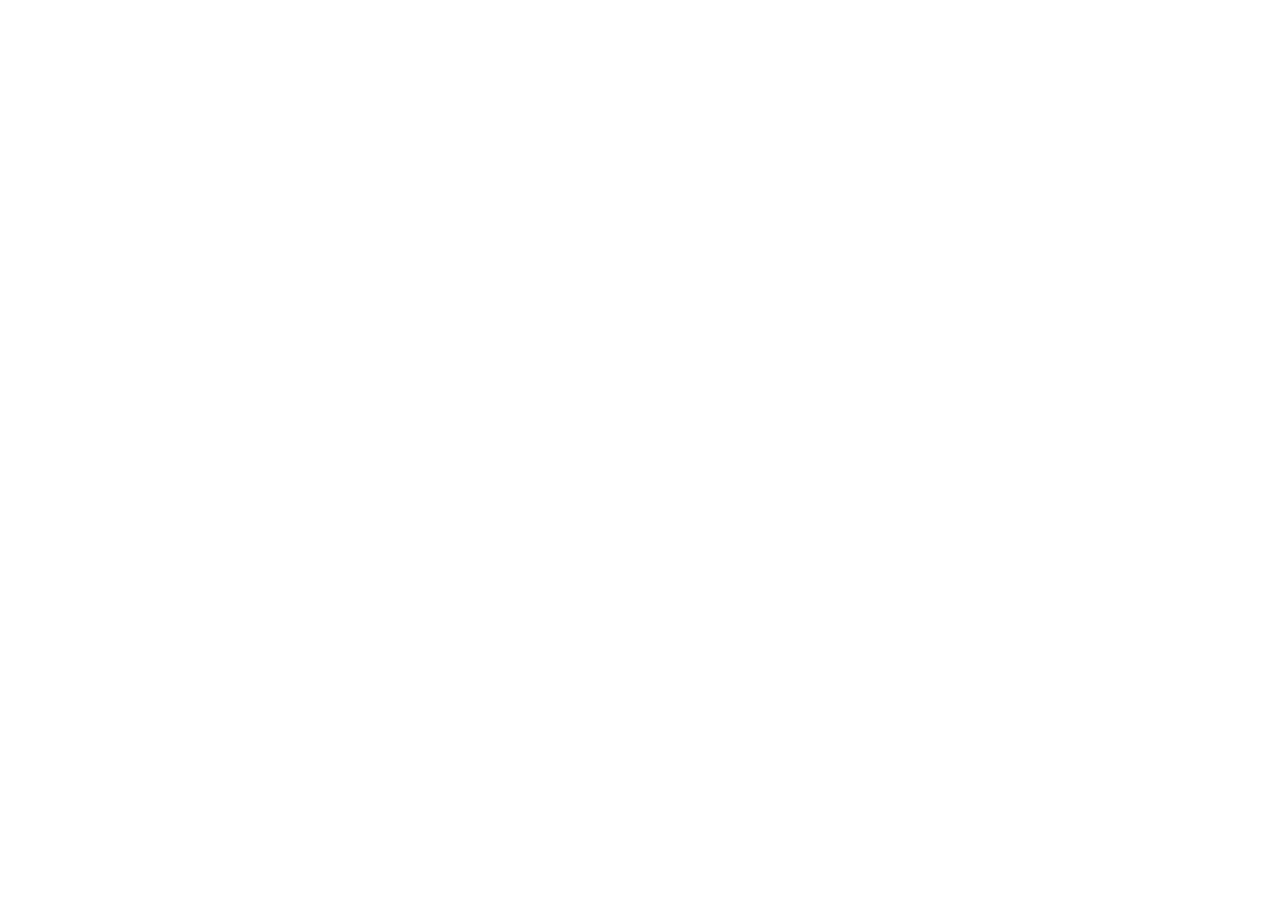
==== index.html @ 18423dd6 "done" ====
<!DOCTYPE html>
<html lang="en">
<head>
    <meta charset="UTF-8">
    <meta name="viewport" content="width=device-width, initial-scale=1.0">
    <title>Document</title>
</head>
<body>
    
</body>
</html>
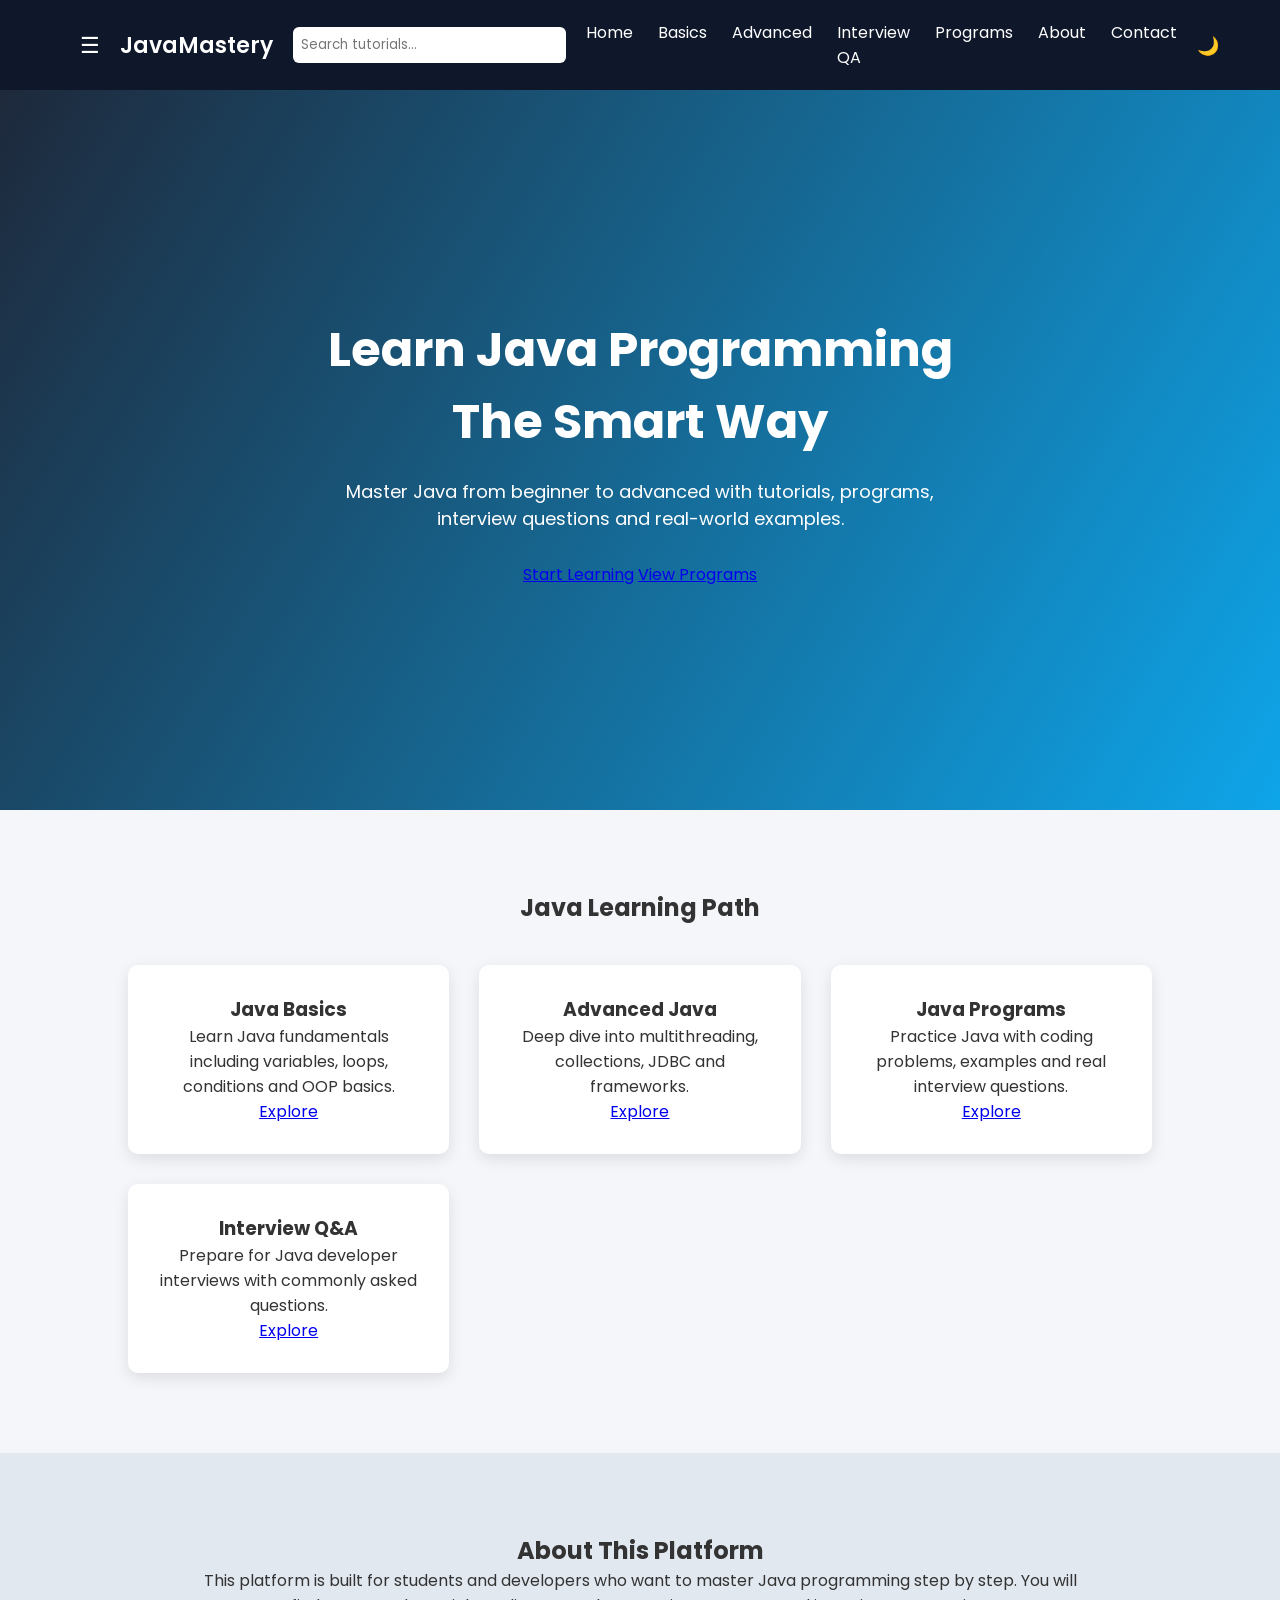
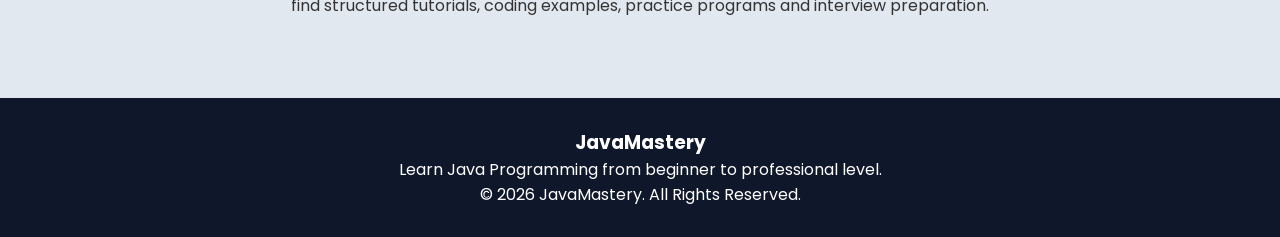
==== commit dc572c4e: "website main layout done basic html page also done need to updates too for now just outlay has creat" ====
--- a/index.html
+++ b/index.html
@@ -1,11 +1,171 @@
 <!DOCTYPE html>
 <html lang="en">
 <head>
-    <meta charset="UTF-8">
-    <meta name="viewport" content="width=device-width, initial-scale=1.0">
-    <title>Document</title>
+<meta charset="UTF-8">
+<meta name="viewport" content="width=device-width, initial-scale=1.0">
+
+<title>Java Mastery | Learn Java Programming</title>
+
+<link rel="stylesheet" href="style.css">
+
+<link href="https://fonts.googleapis.com/css2?family=Poppins:wght@300;400;500;600;700&display=swap" rel="stylesheet">
+
 </head>
+
 <body>
-    
+
+<!-- SIDEBAR -->
+<div class="sidebar" id="sidebar">
+
+<div class="sidebar-header">
+<h3>Java Tutorials</h3>
+<span class="close-btn" onclick="closeSidebar()">✖</span>
+</div>
+
+<ul>
+<li><a href="#">Introduction</a></li>
+<li><a href="#">Variables</a></li>
+<li><a href="#">Data Types</a></li>
+<li><a href="#">Loops</a></li>
+<li><a href="#">Arrays</a></li>
+<li><a href="#">OOP</a></li>
+<li><a href="#">Collections</a></li>
+<li><a href="#">Multithreading</a></li>
+</ul>
+
+</div>
+
+<div id="overlay" onclick="closeSidebar()"></div>
+
+
+<!-- NAVBAR -->
+<header>
+<nav class="navbar">
+
+<div class="menu-icon" onclick="toggleSidebar()">☰</div>
+
+<div class="logo">JavaMastery</div>
+
+<input type="text" placeholder="Search tutorials..." class="search-bar">
+
+<ul class="nav-links">
+<li><a href="index.html">Home</a></li>
+<li><a href="basic.html">Basics</a></li>
+<li><a href="advanced.html">Advanced</a></li>
+<li><a href="interview.html">Interview QA</a></li>
+<li><a href="programs.html">Programs</a></li>
+<li><a href="about.html">About</a></li>
+<li><a href="contact.html">Contact</a></li>
+</ul>
+
+<button id="darkToggle">🌙</button>
+
+
+</nav>
+</header>
+
+
+<!-- HERO SECTION -->
+<section class="hero">
+
+<div class="hero-text">
+<h1>Learn Java Programming <br> The Smart Way</h1>
+
+<p>
+Master Java from beginner to advanced with tutorials, programs,
+interview questions and real-world examples.
+</p>
+
+<div class="hero-buttons">
+<a href="#" class="primary-btn">Start Learning</a>
+<a href="#" class="secondary-btn">View Programs</a>
+</div>
+
+</div>
+
+</section>
+
+
+<!-- LEARNING SECTIONS -->
+<section class="courses">
+
+<h2>Java Learning Path</h2>
+
+<div class="course-container">
+
+<div class="card">
+<h3>Java Basics</h3>
+<p>
+Learn Java fundamentals including variables,
+loops, conditions and OOP basics.
+</p>
+<a href="#">Explore</a>
+</div>
+
+<div class="card">
+<h3>Advanced Java</h3>
+<p>
+Deep dive into multithreading,
+collections, JDBC and frameworks.
+</p>
+<a href="#">Explore</a>
+</div>
+
+<div class="card">
+<h3>Java Programs</h3>
+<p>
+Practice Java with coding problems,
+examples and real interview questions.
+</p>
+<a href="#">Explore</a>
+</div>
+
+<div class="card">
+<h3>Interview Q&A</h3>
+<p>
+Prepare for Java developer interviews
+with commonly asked questions.
+</p>
+<a href="#">Explore</a>
+</div>
+
+</div>
+
+</section>
+
+
+<!-- ABOUT -->
+<section class="about">
+
+<h2>About This Platform</h2>
+
+<p>
+This platform is built for students and developers who want to master Java
+programming step by step. You will find structured tutorials,
+coding examples, practice programs and interview preparation.
+</p>
+
+</section>
+
+
+<!-- FOOTER -->
+<footer>
+
+<div class="footer-content">
+
+<h3>JavaMastery</h3>
+
+<p>Learn Java Programming from beginner to professional level.</p>
+
+<p class="copyright">
+© 2026 JavaMastery. All Rights Reserved.
+</p>
+
+</div>
+
+</footer>
+
+<script src="script.js"></script>
+
 </body>
 </html>
--- a/style.css
+++ b/style.css
@@ -0,0 +1,232 @@
+*{
+margin:0;
+padding:0;
+box-sizing:border-box;
+font-family:'Poppins',sans-serif;
+}
+
+body{
+background:#f4f6f9;
+color:#333;
+}
+
+/* NAVBAR */
+
+.navbar{
+display:flex;
+align-items:center;
+gap:20px;
+padding:20px 80px;
+background:#0f172a;
+color:white;
+}
+
+.logo{
+font-size:22px;
+font-weight:600;
+}
+
+.nav-links{
+display:flex;
+list-style:none;
+gap:25px;
+}
+
+.nav-links a{
+text-decoration:none;
+color:white;
+}
+
+.nav-links a:hover{
+color:#38bdf8;
+}
+
+.btn{
+background:#38bdf8;
+padding:10px 18px;
+border-radius:6px;
+text-decoration:none;
+color:white;
+}
+
+.menu-icon{
+font-size:22px;
+cursor:pointer;
+}
+
+.search-bar{
+padding:8px;
+border-radius:6px;
+border:none;
+}
+
+#darkToggle{
+background:none;
+border:none;
+color:white;
+font-size:18px;
+cursor:pointer;
+}
+
+
+/* HERO */
+
+.hero{
+height:80vh;
+display:flex;
+align-items:center;
+justify-content:center;
+text-align:center;
+background:linear-gradient(120deg,#1e293b,#0ea5e9);
+color:white;
+padding:20px;
+}
+
+.hero h1{
+font-size:48px;
+margin-bottom:20px;
+}
+
+.hero p{
+font-size:18px;
+max-width:600px;
+margin:auto;
+margin-bottom:30px;
+}
+
+
+/* COURSES */
+
+.courses{
+padding:80px 10%;
+text-align:center;
+}
+
+.course-container{
+display:grid;
+grid-template-columns:repeat(auto-fit,minmax(250px,1fr));
+gap:30px;
+margin-top:40px;
+}
+
+.card{
+background:white;
+padding:30px;
+border-radius:10px;
+box-shadow:0 5px 15px rgba(0,0,0,0.1);
+}
+
+
+/* ABOUT */
+
+.about{
+padding:80px 15%;
+text-align:center;
+background:#e2e8f0;
+}
+
+
+/* FOOTER */
+
+footer{
+background:#0f172a;
+color:white;
+text-align:center;
+padding:30px;
+}
+
+
+/* SIDEBAR */
+
+.sidebar{
+position:fixed;
+top:0;
+left:-260px;
+width:260px;
+height:100%;
+background:#1e293b;
+color:white;
+padding:20px;
+transition:0.3s;
+z-index:1000;
+}
+
+.sidebar.active{
+left:0;
+}
+
+.sidebar ul{
+list-style:none;
+}
+
+.sidebar li{
+margin:15px 0;
+}
+
+.sidebar a{
+color:white;
+text-decoration:none;
+}
+
+.sidebar-header{
+display:flex;
+justify-content:space-between;
+margin-bottom:20px;
+}
+
+.close-btn{
+cursor:pointer;
+}
+
+
+/* OVERLAY */
+
+#overlay{
+position:fixed;
+top:0;
+left:0;
+width:100%;
+height:100%;
+background:rgba(0,0,0,0.4);
+display:none;
+z-index:900;
+}
+
+#overlay.active{
+display:block;
+}
+
+
+/* DARK MODE */
+
+.dark{
+background:#0f172a;
+color:white;
+}
+
+.dark .card{
+background:#1e293b;
+}
+
+.dark .about{
+background:#111;
+}
+
+
+/* RESPONSIVE */
+
+@media(max-width:900px){
+
+.nav-links{
+display:none;
+}
+
+.search-bar{
+width:120px;
+}
+
+.hero h1{
+font-size:32px;
+}
+
+}
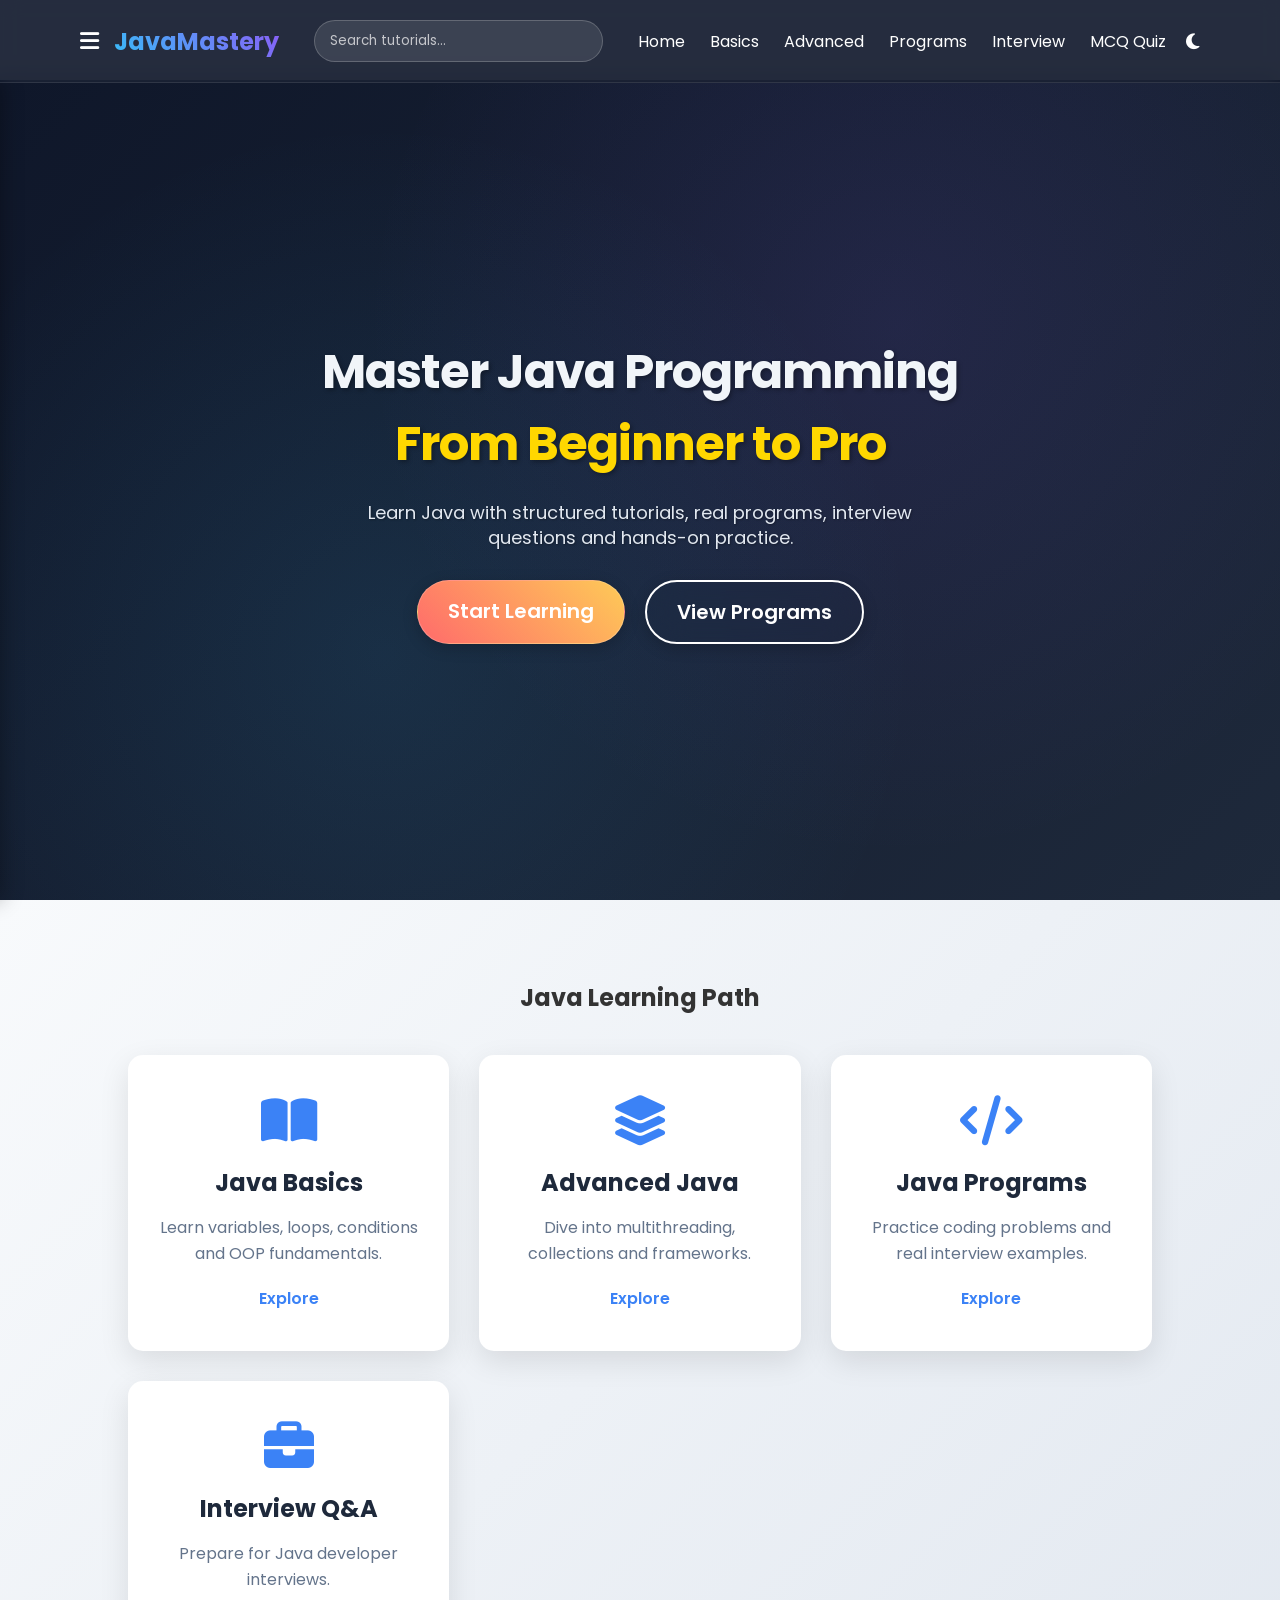
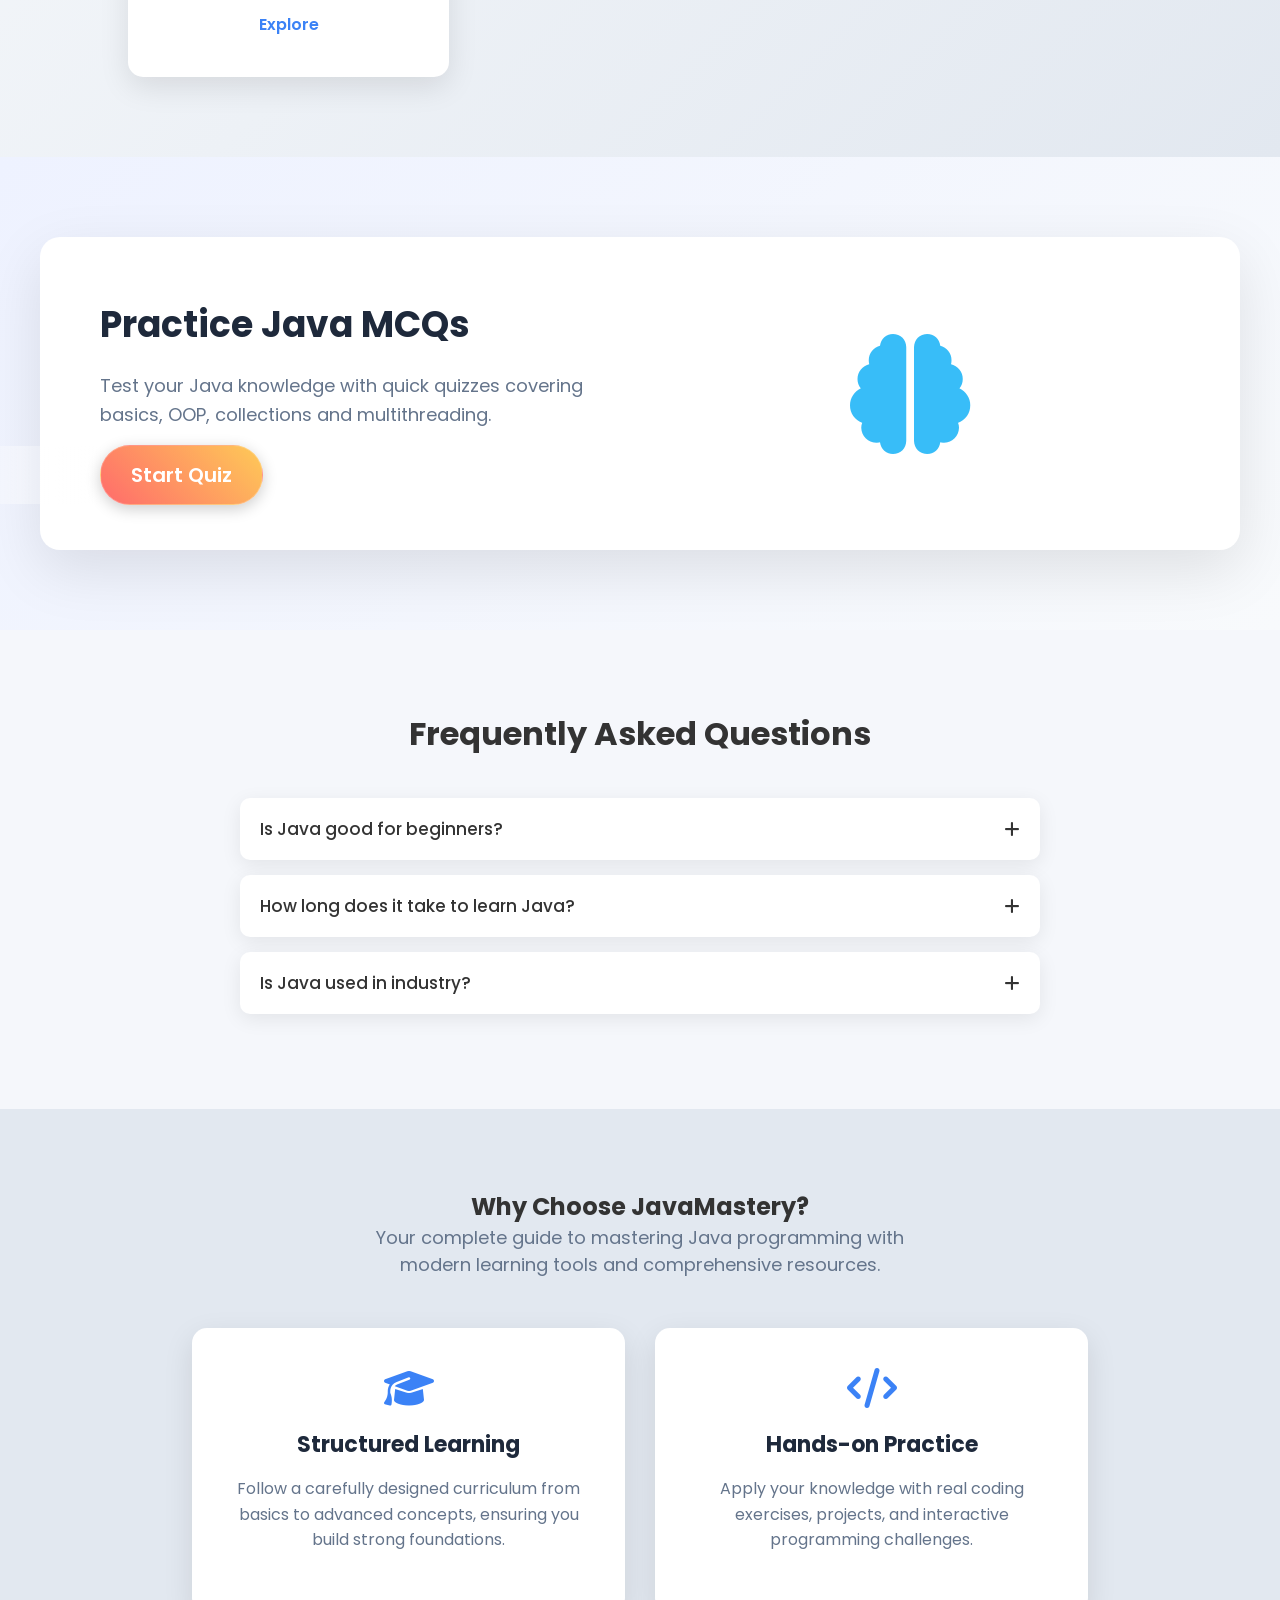
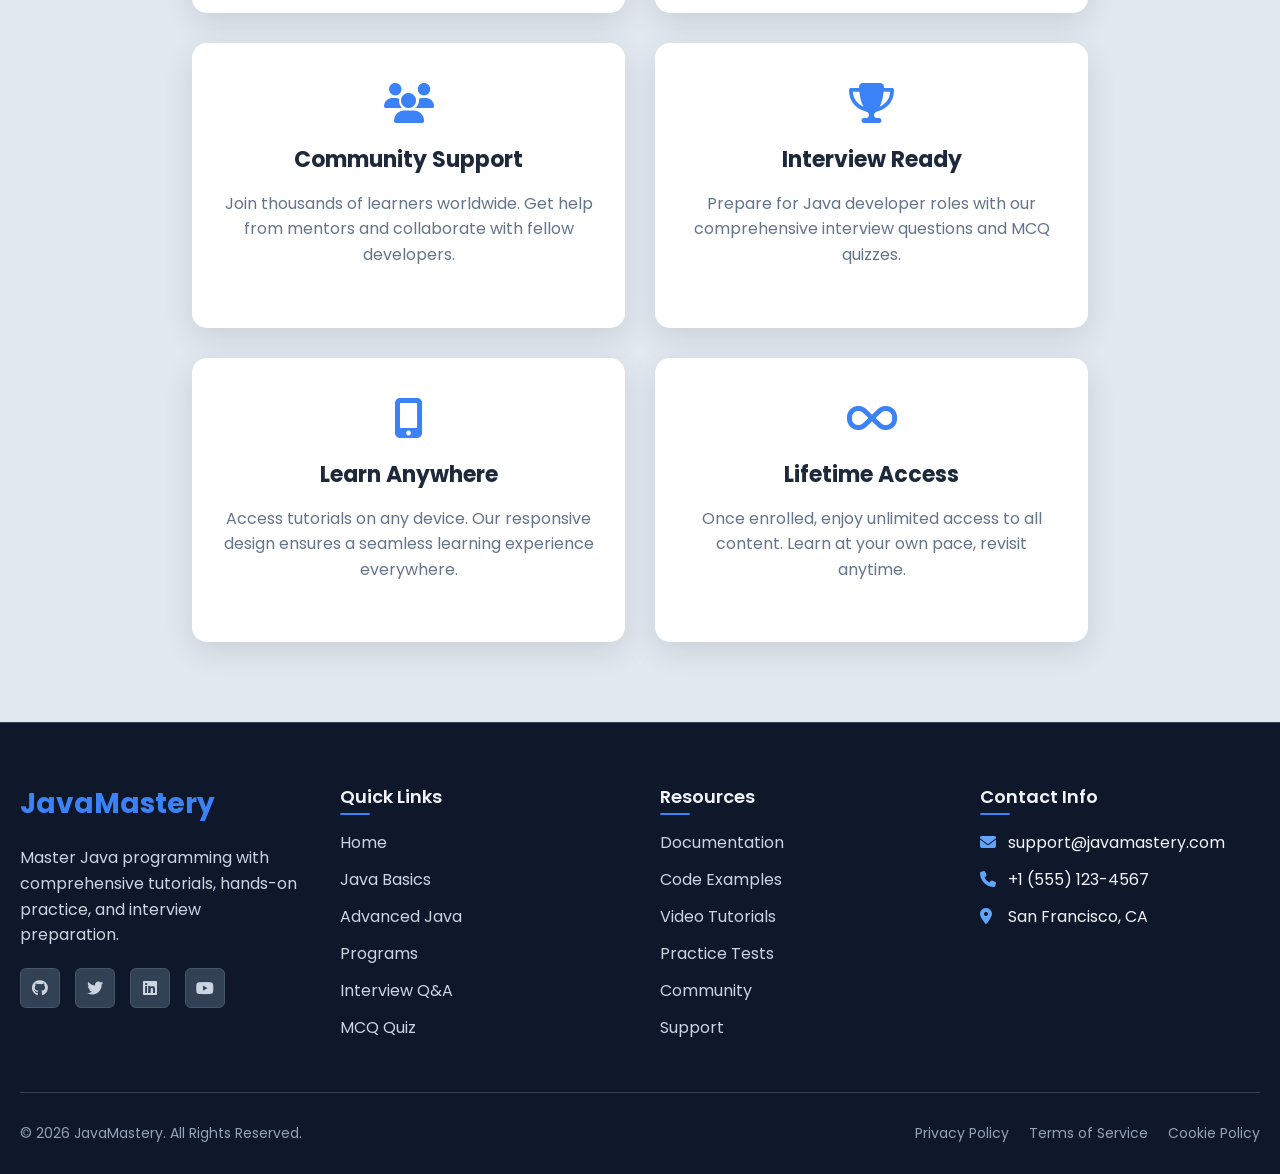
==== commit ee8bc578: "wroked on frontend of main page section implemnted dark mode" ====
--- a/index.html
+++ b/index.html
@@ -1,5 +1,6 @@
 <!DOCTYPE html>
 <html lang="en">
+
 <head>
 <meta charset="UTF-8">
 <meta name="viewport" content="width=device-width, initial-scale=1.0">
@@ -10,12 +11,15 @@
 
 <link href="https://fonts.googleapis.com/css2?family=Poppins:wght@300;400;500;600;700&display=swap" rel="stylesheet">
 
+<link rel="stylesheet" href="https://cdnjs.cloudflare.com/ajax/libs/font-awesome/6.5.0/css/all.min.css">
+
 </head>
 
 <body>
 
 <!-- SIDEBAR -->
-<div class="sidebar" id="sidebar">
+
+<aside class="sidebar" id="sidebar">
 
 <div class="sidebar-header">
 <h3>Java Tutorials</h3>
@@ -33,52 +37,80 @@
 <li><a href="#">Multithreading</a></li>
 </ul>
 
-</div>
+</aside>
 
 <div id="overlay" onclick="closeSidebar()"></div>
 
 
 <!-- NAVBAR -->
-<header>
-<nav class="navbar">
-
-<div class="menu-icon" onclick="toggleSidebar()">☰</div>
+
+<header class="header">
+
+<nav class="navbar container">
+
+<div class="nav-left">
+
+<div class="menu-icon" onclick="toggleSidebar()">
+<i class="fas fa-bars"></i>
+</div>
 
 <div class="logo">JavaMastery</div>
 
+</div>
+
+<div class="nav-center">
+
 <input type="text" placeholder="Search tutorials..." class="search-bar">
 
+</div>
+
 <ul class="nav-links">
-<li><a href="index.html">Home</a></li>
-<li><a href="basic.html">Basics</a></li>
-<li><a href="advanced.html">Advanced</a></li>
-<li><a href="interview.html">Interview QA</a></li>
-<li><a href="programs.html">Programs</a></li>
-<li><a href="about.html">About</a></li>
-<li><a href="contact.html">Contact</a></li>
+
+<li><a href="#">Home</a></li>
+<li><a href="#">Basics</a></li>
+<li><a href="#">Advanced</a></li>
+<li><a href="#">Programs</a></li>
+<li><a href="#">Interview</a></li>
+<li><a href="mcq.html">MCQ Quiz</a></li>
+
 </ul>
 
-<button id="darkToggle">🌙</button>
-
+<button id="darkToggle">
+<i class="fas fa-moon"></i>
+</button>
 
 </nav>
+
 </header>
 
 
-<!-- HERO SECTION -->
+
+<!-- HERO -->
+
 <section class="hero">
 
-<div class="hero-text">
-<h1>Learn Java Programming <br> The Smart Way</h1>
-
-<p>
-Master Java from beginner to advanced with tutorials, programs,
-interview questions and real-world examples.
+<div class="hero-content container">
+
+<h1>
+Master Java Programming <br>
+<span>From Beginner to Pro</span>
+</h1>
+
+<p>
+Learn Java with structured tutorials, real programs,
+interview questions and hands-on practice.
 </p>
 
 <div class="hero-buttons">
-<a href="#" class="primary-btn">Start Learning</a>
-<a href="#" class="secondary-btn">View Programs</a>
+
+<a href="#" class="btn primary">
+Start Learning
+</a>
+
+<a href="#" class="btn secondary">
+View Programs
+</a>
+
 </div>
 
 </div>
@@ -86,47 +118,72 @@
 </section>
 
 
-<!-- LEARNING SECTIONS -->
-<section class="courses">
-
-<h2>Java Learning Path</h2>
+
+<!-- LEARNING PATH -->
+
+<section class="courses container">
+
+<h2 class="section-title">Java Learning Path</h2>
 
 <div class="course-container">
 
 <div class="card">
+
+<i class="fa-solid fa-book-open"></i>
+
 <h3>Java Basics</h3>
-<p>
-Learn Java fundamentals including variables,
-loops, conditions and OOP basics.
-</p>
+
+<p>
+Learn variables, loops, conditions and OOP fundamentals.
+</p>
+
 <a href="#">Explore</a>
-</div>
+
+</div>
+
 
 <div class="card">
+
+<i class="fa-solid fa-layer-group"></i>
+
 <h3>Advanced Java</h3>
-<p>
-Deep dive into multithreading,
-collections, JDBC and frameworks.
-</p>
+
+<p>
+Dive into multithreading, collections and frameworks.
+</p>
+
 <a href="#">Explore</a>
-</div>
+
+</div>
+
 
 <div class="card">
+
+<i class="fa-solid fa-code"></i>
+
 <h3>Java Programs</h3>
-<p>
-Practice Java with coding problems,
-examples and real interview questions.
-</p>
+
+<p>
+Practice coding problems and real interview examples.
+</p>
+
 <a href="#">Explore</a>
-</div>
+
+</div>
+
 
 <div class="card">
+
+<i class="fa-solid fa-briefcase"></i>
+
 <h3>Interview Q&A</h3>
-<p>
-Prepare for Java developer interviews
-with commonly asked questions.
-</p>
+
+<p>
+Prepare for Java developer interviews.
+</p>
+
 <a href="#">Explore</a>
+
 </div>
 
 </div>
@@ -134,33 +191,300 @@
 </section>
 
 
+
+<!-- MCQ SECTION -->
+
+<section class="mcq">
+
+<div class="mcq-container container">
+
+<div class="mcq-left">
+
+<h2>Practice Java MCQs</h2>
+
+<p>
+Test your Java knowledge with quick quizzes covering
+basics, OOP, collections and multithreading.
+</p>
+
+<a href="mcq.html" class="btn primary">
+Start Quiz
+</a>
+
+</div>
+
+<div class="mcq-right">
+
+<i class="fa-solid fa-brain"></i>
+
+</div>
+
+</div>
+
+</section>
+
+
+
+<!-- FAQ -->
+
+<section class="faq container">
+
+<h2 class="section-title">Frequently Asked Questions</h2>
+
+<div class="faq-container">
+
+<div class="faq-item">
+
+<div class="faq-question">
+<span>Is Java good for beginners?</span>
+<i class="fas fa-plus"></i>
+</div>
+
+<div class="faq-answer">
+Java is great for beginners because it teaches
+strong programming fundamentals and OOP concepts.
+</div>
+
+</div>
+
+
+<div class="faq-item">
+
+<div class="faq-question">
+<span>How long does it take to learn Java?</span>
+<i class="fas fa-plus"></i>
+</div>
+
+<div class="faq-answer">
+You can learn basics in 4–6 weeks and become
+comfortable in 3–4 months with practice.
+</div>
+
+</div>
+
+
+<div class="faq-item">
+
+<div class="faq-question">
+<span>Is Java used in industry?</span>
+<i class="fas fa-plus"></i>
+</div>
+
+<div class="faq-answer">
+Java powers enterprise applications,
+banking systems and Android apps.
+</div>
+
+</div>
+
+</div>
+
+</section>
+
+
+
 <!-- ABOUT -->
+
 <section class="about">
 
-<h2>About This Platform</h2>
-
-<p>
-This platform is built for students and developers who want to master Java
-programming step by step. You will find structured tutorials,
-coding examples, practice programs and interview preparation.
-</p>
+<div class="container">
+
+<h2 class="section-title">Why Choose JavaMastery?</h2>
+
+<p class="section-subtitle">
+Your complete guide to mastering Java programming with modern learning tools and comprehensive resources.
+</p>
+
+<div class="features-grid">
+
+<div class="card feature-card">
+
+<i class="fa-solid fa-graduation-cap"></i>
+
+<h3>Structured Learning</h3>
+
+<p>
+Follow a carefully designed curriculum from basics to advanced concepts, ensuring you build strong foundations.
+</p>
+
+</div>
+
+<div class="card feature-card">
+
+<i class="fa-solid fa-code"></i>
+
+<h3>Hands-on Practice</h3>
+
+<p>
+Apply your knowledge with real coding exercises, projects, and interactive programming challenges.
+</p>
+
+</div>
+
+<div class="card feature-card">
+
+<i class="fa-solid fa-users"></i>
+
+<h3>Community Support</h3>
+
+<p>
+Join thousands of learners worldwide. Get help from mentors and collaborate with fellow developers.
+</p>
+
+</div>
+
+<div class="card feature-card">
+
+<i class="fa-solid fa-trophy"></i>
+
+<h3>Interview Ready</h3>
+
+<p>
+Prepare for Java developer roles with our comprehensive interview questions and MCQ quizzes.
+</p>
+
+</div>
+
+<div class="card feature-card">
+
+<i class="fa-solid fa-mobile-alt"></i>
+
+<h3>Learn Anywhere</h3>
+
+<p>
+Access tutorials on any device. Our responsive design ensures a seamless learning experience everywhere.
+</p>
+
+</div>
+
+<div class="card feature-card">
+
+<i class="fa-solid fa-infinity"></i>
+
+<h3>Lifetime Access</h3>
+
+<p>
+Once enrolled, enjoy unlimited access to all content. Learn at your own pace, revisit anytime.
+</p>
+
+</div>
+
+</div>
+
+</div>
 
 </section>
 
 
+
 <!-- FOOTER -->
+
 <footer>
 
-<div class="footer-content">
+<div class="footer-content container">
+
+<div class="footer-grid">
+
+<div class="footer-section">
 
 <h3>JavaMastery</h3>
 
-<p>Learn Java Programming from beginner to professional level.</p>
+<p>Master Java programming with comprehensive tutorials, hands-on practice, and interview preparation.</p>
+
+<div class="social-links">
+
+<a href="#" class="social-link"><i class="fab fa-github"></i></a>
+
+<a href="#" class="social-link"><i class="fab fa-twitter"></i></a>
+
+<a href="#" class="social-link"><i class="fab fa-linkedin"></i></a>
+
+<a href="#" class="social-link"><i class="fab fa-youtube"></i></a>
+
+</div>
+
+</div>
+
+<div class="footer-section">
+
+<h4>Quick Links</h4>
+
+<ul>
+
+<li><a href="#">Home</a></li>
+
+<li><a href="#">Java Basics</a></li>
+
+<li><a href="#">Advanced Java</a></li>
+
+<li><a href="#">Programs</a></li>
+
+<li><a href="#">Interview Q&A</a></li>
+
+<li><a href="mcq.html">MCQ Quiz</a></li>
+
+</ul>
+
+</div>
+
+<div class="footer-section">
+
+<h4>Resources</h4>
+
+<ul>
+
+<li><a href="#">Documentation</a></li>
+
+<li><a href="#">Code Examples</a></li>
+
+<li><a href="#">Video Tutorials</a></li>
+
+<li><a href="#">Practice Tests</a></li>
+
+<li><a href="#">Community</a></li>
+
+<li><a href="#">Support</a></li>
+
+</ul>
+
+</div>
+
+<div class="footer-section">
+
+<h4>Contact Info</h4>
+
+<ul>
+
+<li><i class="fas fa-envelope"></i> support@javamastery.com</li>
+
+<li><i class="fas fa-phone"></i> +1 (555) 123-4567</li>
+
+<li><i class="fas fa-map-marker-alt"></i> San Francisco, CA</li>
+
+</ul>
+
+</div>
+
+</div>
+
+<div class="footer-bottom">
 
 <p class="copyright">
 © 2026 JavaMastery. All Rights Reserved.
 </p>
 
+<div class="footer-bottom-links">
+
+<a href="#">Privacy Policy</a>
+
+<a href="#">Terms of Service</a>
+
+<a href="#">Cookie Policy</a>
+
+</div>
+
+</div>
+
 </div>
 
 </footer>
--- a/style.css
+++ b/style.css
@@ -8,22 +8,50 @@
 body{
 background:#f4f6f9;
 color:#333;
-}
-
-/* NAVBAR */
+padding-top: 80px;
+}
 
 .navbar{
 display:flex;
 align-items:center;
 gap:20px;
 padding:20px 80px;
-background:#0f172a;
+background: rgba(15, 23, 42, 0.9);
+backdrop-filter: blur(10px);
+-webkit-backdrop-filter: blur(10px);
 color:white;
+position: fixed;
+top: 0;
+left: 0;
+right: 0;
+z-index: 1000;
+transition: all 0.3s ease;
+border-bottom: 1px solid rgba(255,255,255,0.1);
+}
+
+.nav-left {
+display: flex;
+align-items: center;
+gap: 15px;
+}
+
+.nav-center {
+flex: 1;
+display: flex;
+justify-content: center;
+}
+
+.nav-links {
+margin-left: auto;
 }
 
 .logo{
-font-size:22px;
-font-weight:600;
+font-size:24px;
+font-weight:700;
+background: linear-gradient(45deg, #38bdf8, #8b5cf6);
+-webkit-background-clip: text;
+-webkit-text-fill-color: transparent;
+background-clip: text;
 }
 
 .nav-links{
@@ -33,8 +61,25 @@
 }
 
 .nav-links a{
+position: relative;
 text-decoration:none;
 color:white;
+transition: color 0.3s ease;
+}
+
+.nav-links a::after {
+content: '';
+position: absolute;
+bottom: -5px;
+left: 0;
+width: 0;
+height: 2px;
+background: #38bdf8;
+transition: width 0.3s ease;
+}
+
+.nav-links a:hover::after {
+width: 100%;
 }
 
 .nav-links a:hover{
@@ -52,12 +97,31 @@
 .menu-icon{
 font-size:22px;
 cursor:pointer;
+transition: transform 0.3s ease;
+}
+
+.menu-icon:hover {
+transform: scale(1.1);
 }
 
 .search-bar{
-padding:8px;
-border-radius:6px;
-border:none;
+padding:10px 15px;
+border-radius:25px;
+border:1px solid rgba(255,255,255,0.2);
+background: rgba(255,255,255,0.1);
+color:white;
+outline:none;
+transition: all 0.3s ease;
+}
+
+.search-bar::placeholder {
+color: rgba(255,255,255,0.7);
+}
+
+.search-bar:focus {
+background: rgba(255,255,255,0.2);
+border-color: #38bdf8;
+box-shadow: 0 0 10px rgba(56, 189, 248, 0.5);
 }
 
 #darkToggle{
@@ -66,25 +130,271 @@
 color:white;
 font-size:18px;
 cursor:pointer;
-}
-
-
-/* HERO */
+transition: transform 0.3s ease;
+}
+
+#darkToggle:hover {
+transform: rotate(45deg);
+}
+
 
 .hero{
-height:80vh;
+min-height: calc(100vh - 80px);
 display:flex;
 align-items:center;
 justify-content:center;
 text-align:center;
-background:linear-gradient(120deg,#1e293b,#0ea5e9);
+background:linear-gradient(135deg,#0f172a,#1e293b);
 color:white;
 padding:20px;
+position: relative;
+overflow: hidden;
+}
+
+.hero::before {
+content: '';
+position: absolute;
+top: 0;
+left: 0;
+right: 0;
+bottom: 0;
+background: 
+  radial-gradient(circle at 30% 70%, rgba(56, 189, 248, 0.1) 0%, transparent 50%),
+  radial-gradient(circle at 70% 30%, rgba(139, 92, 246, 0.1) 0%, transparent 50%);
+z-index: 1;
+}
+
+.hero .hero-content {
+position: relative;
+z-index: 2;
+animation: fadeInUp 1.5s ease-out;
 }
 
 .hero h1{
 font-size:48px;
 margin-bottom:20px;
+text-shadow: 0 2px 4px rgba(0,0,0,0.3);
+font-weight: 700;
+letter-spacing: -1px;
+color: #f1f5f9;
+}
+
+.hero h1 span{
+color: #60a5fa;
+}
+
+.hero p{
+font-size:22px;
+max-width:800px;
+margin:auto;
+margin-bottom:50px;
+text-shadow: 2px 2px 4px rgba(0,0,0,0.7), 0 0 20px rgba(255,255,255,0.3);
+animation: textFade 3s ease-out, textParallax 6s ease-in-out infinite;
+transform: translateZ(50px);
+line-height: 1.4;
+color: #e2e8f0;
+}
+
+.hero-buttons {
+display: flex;
+gap: 40px;
+justify-content: center;
+transform: translateZ(40px);
+}
+
+.btn {
+padding: 20px 50px;
+border-radius: 60px;
+text-decoration: none;
+font-weight: 800;
+font-size: 20px;
+transition: all 0.5s cubic-bezier(0.25, 0.46, 0.45, 0.94);
+box-shadow: 
+  0 8px 32px rgba(0,0,0,0.3),
+  0 0 0 2px rgba(255,255,255,0.1),
+  inset 0 1px 0 rgba(255,255,255,0.2);
+position: relative;
+overflow: hidden;
+transform: translateZ(30px);
+backdrop-filter: blur(10px);
+-webkit-backdrop-filter: blur(10px);
+border: 1px solid rgba(255,255,255,0.2);
+}
+
+.btn::before {
+content: '';
+position: absolute;
+top: 0;
+left: -100%;
+width: 100%;
+height: 100%;
+background: linear-gradient(90deg, transparent, rgba(255,255,255,0.4), transparent);
+transition: left 0.6s ease;
+}
+
+.btn:hover::before {
+left: 100%;
+}
+
+.btn.primary {
+background: linear-gradient(135deg, rgba(56,189,248,0.8), rgba(139,92,246,0.8), rgba(56,189,248,0.8));
+color: white;
+}
+
+.btn.primary:hover {
+transform: translateY(-12px) scale(1.08) translateZ(40px) rotateX(5deg);
+box-shadow: 
+  0 20px 60px rgba(56,189,248,0.5),
+  0 10px 30px rgba(0,0,0,0.4),
+  0 0 0 3px rgba(255,255,255,0.3);
+filter: brightness(1.1);
+}
+
+.btn.secondary {
+background: rgba(255,255,255,0.1);
+border: 2px solid rgba(255,255,255,0.3);
+color: white;
+backdrop-filter: blur(20px);
+-webkit-backdrop-filter: blur(20px);
+}
+
+.btn.secondary:hover {
+background: rgba(255,255,255,0.2);
+color: #1e293b;
+transform: translateY(-12px) scale(1.08) translateZ(40px) rotateX(-5deg);
+box-shadow: 
+  0 20px 60px rgba(255,255,255,0.4),
+  0 10px 30px rgba(0,0,0,0.4);
+border-color: rgba(255,255,255,0.5);
+}
+
+@keyframes gradientShift {
+0%, 100% { background-position: 0% 50%; }
+50% { background-position: 100% 50%; }
+}
+
+@keyframes backgroundPulse {
+0%, 100% { filter: brightness(1) contrast(1) saturate(1); }
+50% { filter: brightness(1.2) contrast(1.2) saturate(1.3); }
+}
+
+@keyframes backgroundRotate {
+from { background-position: 0% 0%; }
+to { background-position: 100% 100%; }
+}
+
+@keyframes particleFloat {
+0% { transform: translateY(0px) rotate(0deg) scale(1); }
+25% { transform: translateY(-40px) rotate(90deg) scale(1.2); }
+50% { transform: translateY(-80px) rotate(180deg) scale(0.8); }
+75% { transform: translateY(-40px) rotate(270deg) scale(1.1); }
+100% { transform: translateY(0px) rotate(360deg) scale(1); }
+}
+
+@keyframes particleGlow {
+from { opacity: 0.4; filter: blur(0px); }
+to { opacity: 0.8; filter: blur(2px); }
+}
+
+@keyframes textureShift {
+0% { background-position: 0 0; }
+100% { background-position: 100px 100px; }
+}
+
+@keyframes fadeInUp {
+from {
+opacity: 0;
+transform: translateY(60px) translateZ(0) rotateX(10deg);
+}
+to {
+opacity: 1;
+transform: translateY(0) translateZ(0) rotateX(0deg);
+}
+}
+
+@keyframes contentFloat {
+0%, 100% { transform: translateY(0px) translateZ(0) rotateY(0deg); }
+50% { transform: translateY(-15px) translateZ(15px) rotateY(2deg); }
+}
+
+@keyframes content3D {
+0%, 100% { transform: rotateX(0deg) rotateY(0deg) translateZ(0); }
+25% { transform: rotateX(1deg) rotateY(-1deg) translateZ(5px); }
+50% { transform: rotateX(0deg) rotateY(0deg) translateZ(0); }
+75% { transform: rotateX(-1deg) rotateY(1deg) translateZ(-5px); }
+}
+
+@keyframes textGlow {
+from { 
+filter: drop-shadow(0 0 10px rgba(56,189,248,0.5)) drop-shadow(0 0 20px rgba(56,189,248,0.3));
+}
+to { 
+filter: drop-shadow(0 0 20px rgba(56,189,248,0.8)) drop-shadow(0 0 40px rgba(56,189,248,0.6));
+}
+}
+
+@keyframes text3D {
+0%, 100% { transform: rotateX(0deg) rotateY(0deg) translateZ(60px) skewX(0deg); }
+25% { transform: rotateX(2deg) rotateY(-2deg) translateZ(65px) skewX(1deg); }
+50% { transform: rotateX(0deg) rotateY(0deg) translateZ(60px) skewX(0deg); }
+75% { transform: rotateX(-2deg) rotateY(2deg) translateZ(55px) skewX(-1deg); }
+}
+
+@keyframes textTypewriter {
+from { width: 0; }
+to { width: 100%; }
+}
+
+@keyframes highlightPulse {
+from { 
+background-position: 0% 50%;
+filter: brightness(1) drop-shadow(0 0 20px rgba(255,215,0,0.5));
+}
+to { 
+background-position: 100% 50%;
+filter: brightness(1.3) drop-shadow(0 0 40px rgba(255,215,0,0.8));
+}
+}
+
+@keyframes spanShimmer {
+0% { background-position: -400% 0; }
+100% { background-position: 400% 0; }
+}
+
+@keyframes spanGlow {
+0%, 100% { text-shadow: 0 0 30px rgba(255,215,0,0.8), 0 0 60px rgba(255,215,0,0.6); }
+50% { text-shadow: 0 0 50px rgba(255,215,0,1), 0 0 100px rgba(255,215,0,0.8); }
+}
+
+@keyframes textFade {
+from { opacity: 0; transform: translateY(30px) translateZ(0) blur(2px); }
+to { opacity: 1; transform: translateY(0) translateZ(0) blur(0px); }
+}
+
+@keyframes textParallax {
+0%, 100% { transform: translateZ(50px) translateY(0px); }
+50% { transform: translateZ(55px) translateY(-5px); }
+}
+
+@keyframes fadeInUp {
+from {
+opacity: 0;
+transform: translateY(30px);
+}
+to {
+opacity: 1;
+transform: translateY(0);
+}
+}
+
+.hero h1{
+font-size:48px;
+margin-bottom:20px;
+text-shadow: 2px 2px 4px rgba(0,0,0,0.3);
+}
+
+.hero h1 span{
+color:#ffd700;
 }
 
 .hero p{
@@ -92,32 +402,145 @@
 max-width:600px;
 margin:auto;
 margin-bottom:30px;
-}
-
-
-/* COURSES */
+text-shadow: 1px 1px 2px rgba(0,0,0,0.3);
+}
+
+.hero-buttons {
+display: flex;
+gap: 20px;
+justify-content: center;
+}
+
+.btn {
+padding: 15px 30px;
+border-radius: 50px;
+text-decoration: none;
+font-weight: 600;
+transition: all 0.3s ease;
+box-shadow: 0 4px 15px rgba(0,0,0,0.2);
+}
+
+.btn.primary {
+background: linear-gradient(45deg, #ff6b6b, #feca57);
+color: white;
+}
+
+.btn.primary:hover {
+transform: translateY(-3px);
+box-shadow: 0 8px 25px rgba(255,107,107,0.4);
+}
+
+.btn.secondary {
+background: transparent;
+border: 2px solid white;
+color: white;
+}
+
+.btn.secondary:hover {
+background: white;
+color: #1e293b;
+transform: translateY(-3px);
+}
+
+@media (max-width: 768px) {
+.hero h1 {
+font-size: 36px;
+}
+.hero p {
+font-size: 16px;
+}
+.hero-buttons {
+flex-direction: column;
+align-items: center;
+}
+}
+
 
 .courses{
 padding:80px 10%;
 text-align:center;
+background: linear-gradient(135deg, #f8fafc, #e2e8f0);
 }
 
 .course-container{
 display:grid;
-grid-template-columns:repeat(auto-fit,minmax(250px,1fr));
+grid-template-columns:repeat(auto-fit,minmax(300px,1fr));
 gap:30px;
 margin-top:40px;
 }
 
 .card{
 background:white;
-padding:30px;
-border-radius:10px;
-box-shadow:0 5px 15px rgba(0,0,0,0.1);
-}
-
-
-/* ABOUT */
+padding:40px 30px;
+border-radius:15px;
+box-shadow:0 10px 30px rgba(0,0,0,0.1);
+transition:all 0.3s ease;
+text-align:center;
+position:relative;
+overflow:hidden;
+}
+
+.card::before {
+content: '';
+position: absolute;
+top: 0;
+left: 0;
+right: 0;
+bottom: 0;
+background: linear-gradient(135deg, rgba(59,130,246,0.1), rgba(16,185,129,0.1));
+opacity: 0;
+transition: opacity 0.3s ease;
+z-index: 1;
+}
+
+.card:hover {
+transform: translateY(-10px);
+box-shadow: 0 20px 40px rgba(0,0,0,0.15);
+}
+
+.card:hover::before {
+opacity: 1;
+}
+
+.card * {
+position: relative;
+z-index: 2;
+}
+
+.card i {
+font-size: 50px;
+color: #3b82f6;
+margin-bottom: 20px;
+transition: color 0.3s ease;
+}
+
+.card:hover i {
+color: #1d4ed8;
+}
+
+.card h3 {
+font-size: 24px;
+margin-bottom: 15px;
+color: #1e293b;
+}
+
+.card p {
+color: #64748b;
+line-height: 1.6;
+margin-bottom: 20px;
+}
+
+.card a {
+color: #3b82f6;
+text-decoration: none;
+font-weight: 600;
+transition: color 0.3s ease;
+}
+
+.card a:hover {
+color: #1d4ed8;
+}
+
 
 .about{
 padding:80px 15%;
@@ -125,61 +548,414 @@
 background:#e2e8f0;
 }
 
-
-/* FOOTER */
+.section-subtitle{
+font-size:18px;
+color:#64748b;
+margin-bottom:50px;
+max-width:600px;
+margin-left:auto;
+margin-right:auto;
+}
+
+.features-grid{
+display:grid;
+grid-template-columns:repeat(auto-fit, minmax(300px, 1fr));
+gap:30px;
+margin-top:40px;
+}
+
+.feature-card{
+text-align:center;
+transition:transform 0.3s ease, box-shadow 0.3s ease;
+}
+
+.feature-card:hover{
+transform:translateY(-5px);
+box-shadow:0 10px 25px rgba(0,0,0,0.15);
+}
+
+.feature-card i{
+font-size:40px;
+color:#3b82f6;
+margin-bottom:20px;
+}
+
+.feature-card h3{
+font-size:22px;
+margin-bottom:15px;
+color:#1e293b;
+}
+
+.feature-card p{
+color:#64748b;
+line-height:1.6;
+}
+
 
 footer{
-background:#0f172a;
-color:white;
+background: #0f172a;
+border-top: 1px solid #334155;
+color: #f1f5f9;
+padding: 60px 20px 30px;
+position: relative;
+}
+
+.footer-content{
+position: relative;
+z-index: 1;
+}
+
+.footer-grid{
+display: grid;
+grid-template-columns: repeat(auto-fit, minmax(250px, 1fr));
+gap: 40px;
+margin-bottom: 40px;
+}
+
+.footer-section h3{
+color: #3b82f6;
+font-size: 28px;
+font-weight: 700;
+margin-bottom: 20px;
+}
+
+.footer-section h4{
+color: #f1f5f9;
+font-size: 18px;
+font-weight: 600;
+margin-bottom: 20px;
+position: relative;
+}
+
+.footer-section h4::after{
+content: '';
+position: absolute;
+bottom: -5px;
+left: 0;
+width: 30px;
+height: 2px;
+background: #3b82f6;
+border-radius: 2px;
+}
+
+.footer-section p{
+color: #cbd5e1;
+line-height: 1.6;
+margin-bottom: 20px;
+}
+
+.footer-section ul{
+list-style: none;
+padding: 0;
+}
+
+.footer-section ul li{
+margin-bottom: 12px;
+}
+
+.footer-section ul li a{
+color: #cbd5e1;
+text-decoration: none;
+transition: all 0.3s ease;
+display: inline-block;
+}
+
+.footer-section ul li a:hover{
+color: #60a5fa;
+transform: translateX(5px);
+}
+
+.footer-section ul li i{
+margin-right: 8px;
+color: #60a5fa;
+width: 16px;
+}
+
+.social-links{
+display: flex;
+gap: 15px;
+margin-top: 20px;
+}
+
+.social-link{
+display: inline-flex;
+align-items: center;
+justify-content: center;
+width: 40px;
+height: 40px;
+background: #334155;
+border-radius: 6px;
+color: #cbd5e1;
+text-decoration: none;
+transition: all 0.3s ease;
+border: 1px solid #475569;
+}
+
+.social-link:hover{
+background: #3b82f6;
+color: white;
+transform: translateY(-2px);
+box-shadow: 0 4px 12px rgba(59,130,246,0.3);
+}
+
+.footer-bottom{
+border-top: 1px solid #334155;
+padding-top: 30px;
+display: flex;
+justify-content: space-between;
+align-items: center;
+flex-wrap: wrap;
+gap: 20px;
+}
+
+.copyright{
+color: #94a3b8;
+font-size: 14px;
+margin: 0;
+}
+
+.footer-bottom-links{
+display: flex;
+gap: 20px;
+}
+
+.footer-bottom-links a{
+color: #94a3b8;
+text-decoration: none;
+font-size: 14px;
+transition: color 0.3s ease;
+}
+
+.footer-bottom-links a:hover{
+color: #60a5fa;
+}
+.faq{
+padding:80px 20px;
+background:#f5f7fb;
+}
+
+.faq h2{
 text-align:center;
-padding:30px;
-}
-
-
-/* SIDEBAR */
+font-size:32px;
+margin-bottom:40px;
+}
+
+.faq-container{
+max-width:800px;
+margin:auto;
+}
+
+.faq-item{
+background:white;
+border-radius:10px;
+margin-bottom:15px;
+box-shadow:0 5px 20px rgba(0,0,0,0.08);
+overflow:hidden;
+transition:0.3s;
+}
+
+.faq-question{
+display:flex;
+justify-content:space-between;
+align-items:center;
+padding:18px 20px;
+font-weight:500;
+font-size:17px;
+cursor:pointer;
+}
+
+.faq-icon{
+font-size:22px;
+color:#1e88e5;
+transition:0.3s;
+}
+
+.faq-answer{
+max-height:0;
+overflow:hidden;
+padding:0 20px;
+background:#fafafa;
+transition:max-height 0.3s ease;
+}
+
+.faq-answer p{
+padding:15px 0;
+color:#555;
+}
+
+.faq-item.active .faq-answer{
+max-height:200px;
+}
+
+.faq-item.active .faq-icon{
+transform:rotate(45deg);
+}
+
+.mcq{
+padding:80px 20px;
+background:linear-gradient(135deg,#eef2ff,#f8fafc);
+}
+
+.mcq-container {
+    display: flex;
+    align-items: center;
+    justify-content: space-between;
+    max-width: 1200px;
+    margin: 0 auto;
+    background: white;
+    padding: 60px;
+    border-radius: 20px;
+    box-shadow: 0 20px 60px rgba(0,0,0,0.1);
+    transition: transform 0.3s ease;
+}
+
+.mcq-container:hover {
+    transform: translateY(-5px);
+}
+
+.mcq-left {
+    flex: 1;
+    text-align: left;
+}
+
+.mcq-left h2 {
+    font-size: 36px;
+    margin-bottom: 20px;
+    color: #1e293b;
+}
+
+.mcq-left p {
+    font-size: 18px;
+    color: #64748b;
+    margin-bottom: 30px;
+    line-height: 1.6;
+}
+
+.mcq-right {
+    flex: 1;
+    text-align: center;
+}
+
+.mcq-right i {
+    font-size: 120px;
+    color: #38bdf8;
+    animation: pulse 2s infinite;
+}
+
+@keyframes pulse {
+    0% { transform: scale(1); }
+    50% { transform: scale(1.05); }
+    100% { transform: scale(1); }
+}
+
+@media (max-width: 768px) {
+    .mcq-container {
+        flex-direction: column;
+        text-align: center;
+    }
+    .mcq-left {
+        margin-bottom: 30px;
+    }
+}
+
 
 .sidebar{
 position:fixed;
-top:0;
+top:80px;
 left:-260px;
 width:260px;
-height:100%;
-background:#1e293b;
+height: calc(100% - 80px);
+background: rgba(30, 41, 59, 0.95);
+backdrop-filter: blur(15px);
+-webkit-backdrop-filter: blur(15px);
 color:white;
-padding:20px;
-transition:0.3s;
+padding:30px 20px;
+transition: left 0.4s cubic-bezier(0.25, 0.46, 0.45, 0.94);
 z-index:1000;
+border-right: 1px solid rgba(255,255,255,0.1);
+box-shadow: 2px 0 20px rgba(0,0,0,0.3);
 }
 
 .sidebar.active{
 left:0;
+box-shadow: 5px 0 30px rgba(0,0,0,0.5);
 }
 
 .sidebar ul{
 list-style:none;
+padding: 0;
 }
 
 .sidebar li{
-margin:15px 0;
+margin:20px 0;
+position: relative;
 }
 
 .sidebar a{
 color:white;
 text-decoration:none;
+font-size: 16px;
+font-weight: 500;
+transition: all 0.3s ease;
+display: block;
+padding: 10px 15px;
+border-radius: 8px;
+position: relative;
+overflow: hidden;
+}
+
+.sidebar a::before {
+content: '';
+position: absolute;
+top: 0;
+left: -100%;
+width: 100%;
+height: 100%;
+background: linear-gradient(90deg, transparent, rgba(56, 189, 248, 0.2), transparent);
+transition: left 0.5s ease;
+}
+
+.sidebar a:hover::before {
+left: 100%;
+}
+
+.sidebar a:hover {
+color: #38bdf8;
+background: rgba(56, 189, 248, 0.1);
+transform: translateX(5px);
 }
 
 .sidebar-header{
 display:flex;
 justify-content:space-between;
-margin-bottom:20px;
+margin-bottom:30px;
+align-items: center;
+}
+
+.sidebar-header h3 {
+font-size: 20px;
+font-weight: 600;
+background: linear-gradient(45deg, #38bdf8, #8b5cf6);
+-webkit-background-clip: text;
+-webkit-text-fill-color: transparent;
+background-clip: text;
 }
 
 .close-btn{
 cursor:pointer;
-}
-
-
-/* OVERLAY */
+font-size: 24px;
+color: #94a3b8;
+transition: all 0.3s ease;
+padding: 5px;
+border-radius: 50%;
+}
+
+.close-btn:hover {
+color: #f1f5f9;
+background: rgba(255,255,255,0.1);
+transform: rotate(90deg);
+}
+
 
 #overlay{
 position:fixed;
@@ -197,8 +973,6 @@
 }
 
 
-/* DARK MODE */
-
 .dark{
 background:#0f172a;
 color:white;
@@ -208,14 +982,153 @@
 background:#1e293b;
 }
 
+.dark .card h3{
+color:#f1f5f9;
+}
+
+.dark .card p{
+color:#94a3b8;
+}
+
+.dark .card a{
+color:#60a5fa;
+}
+
+.dark .card a:hover{
+color:#93c5fd;
+}
+
 .dark .about{
 background:#111;
 }
 
-
-/* RESPONSIVE */
+.dark .section-subtitle{
+color:#94a3b8;
+}
+
+.dark .feature-card{
+background:#1e293b;
+}
+
+.dark .feature-card h3{
+color:#f1f5f9;
+}
+
+.dark .feature-card p{
+color:#94a3b8;
+}
+
+.dark .hero {
+background: linear-gradient(120deg,#0f172a,#1e293b,#334155);
+background-size: 400% 400%;
+animation: gradientShift 10s ease infinite;
+}
+
+.dark .mcq {
+background: linear-gradient(135deg,#1e293b,#0f172a);
+}
+
+.dark .courses {
+background: linear-gradient(135deg,#1e293b,#0f172a);
+}
+
+.dark .faq {
+background: #1e293b;
+}
+
+.dark .footer {
+background: #020617;
+border-top: 1px solid #1e293b;
+}
+
+.dark .footer-section h3{
+color: #3b82f6;
+}
+
+.dark .footer-section h4::after{
+background: #3b82f6;
+}
+
+.dark .footer-section p{
+color: #cbd5e1;
+}
+
+.dark .footer-section ul li a{
+color: #cbd5e1;
+}
+
+.dark .footer-section ul li a:hover{
+color: #3b82f6;
+}
+
+.dark .social-link{
+background: #1e293b;
+border: 1px solid #334155;
+color: #cbd5e1;
+}
+
+.dark .social-link:hover{
+background: #3b82f6;
+color: white;
+box-shadow: 0 4px 12px rgba(59,130,246,0.3);
+}
+
+.dark .footer-bottom{
+border-top: 1px solid #1e293b;
+}
+
+.dark .copyright{
+color: #64748b;
+}
+
+.dark .footer-bottom-links a{
+color: #64748b;
+}
+
+.dark .footer-bottom-links a:hover{
+color: #3b82f6;
+}
+
+.dark .faq {
+background: #1e293b;
+}
+
+.dark .faq h2 {
+color: #f1f5f9;
+}
+
+.dark .faq-item {
+background: #334155;
+box-shadow: 0 5px 20px rgba(0,0,0,0.3);
+}
+
+.dark .faq-question {
+background: #475569;
+color: #f1f5f9;
+}
+
+.dark .faq-question:hover {
+background: #64748b;
+}
+
+.dark .faq-answer {
+background: #475569;
+}
+
+.dark .faq-answer p {
+color: #cbd5e1;
+}
+
+.dark .faq-icon {
+color: #60a5fa;
+}
+
 
 @media(max-width:900px){
+
+.navbar {
+padding: 15px 20px;
+}
 
 .nav-links{
 display:none;
@@ -229,4 +1142,56 @@
 font-size:32px;
 }
 
+.footer-grid{
+grid-template-columns: repeat(auto-fit, minmax(200px, 1fr));
+gap: 30px;
+}
+
+.footer-section h3{
+font-size: 24px;
+}
+
+.social-links{
+gap: 12px;
+}
+
+.social-link{
+width: 35px;
+height: 35px;
+}
+
+.footer-bottom{
+flex-direction: column;
+text-align: center;
+gap: 15px;
+}
+
+.footer-bottom-links{
+justify-content: center;
+}
+
+}
+
+@media(max-width:600px){
+
+.footer-grid{
+grid-template-columns: 1fr;
+gap: 30px;
+text-align: center;
+}
+
+.footer-section h4::after{
+left: 50%;
+transform: translateX(-50%);
+}
+
+.social-links{
+justify-content: center;
+}
+
+.footer-bottom-links{
+flex-direction: column;
+gap: 10px;
+}
+
 }
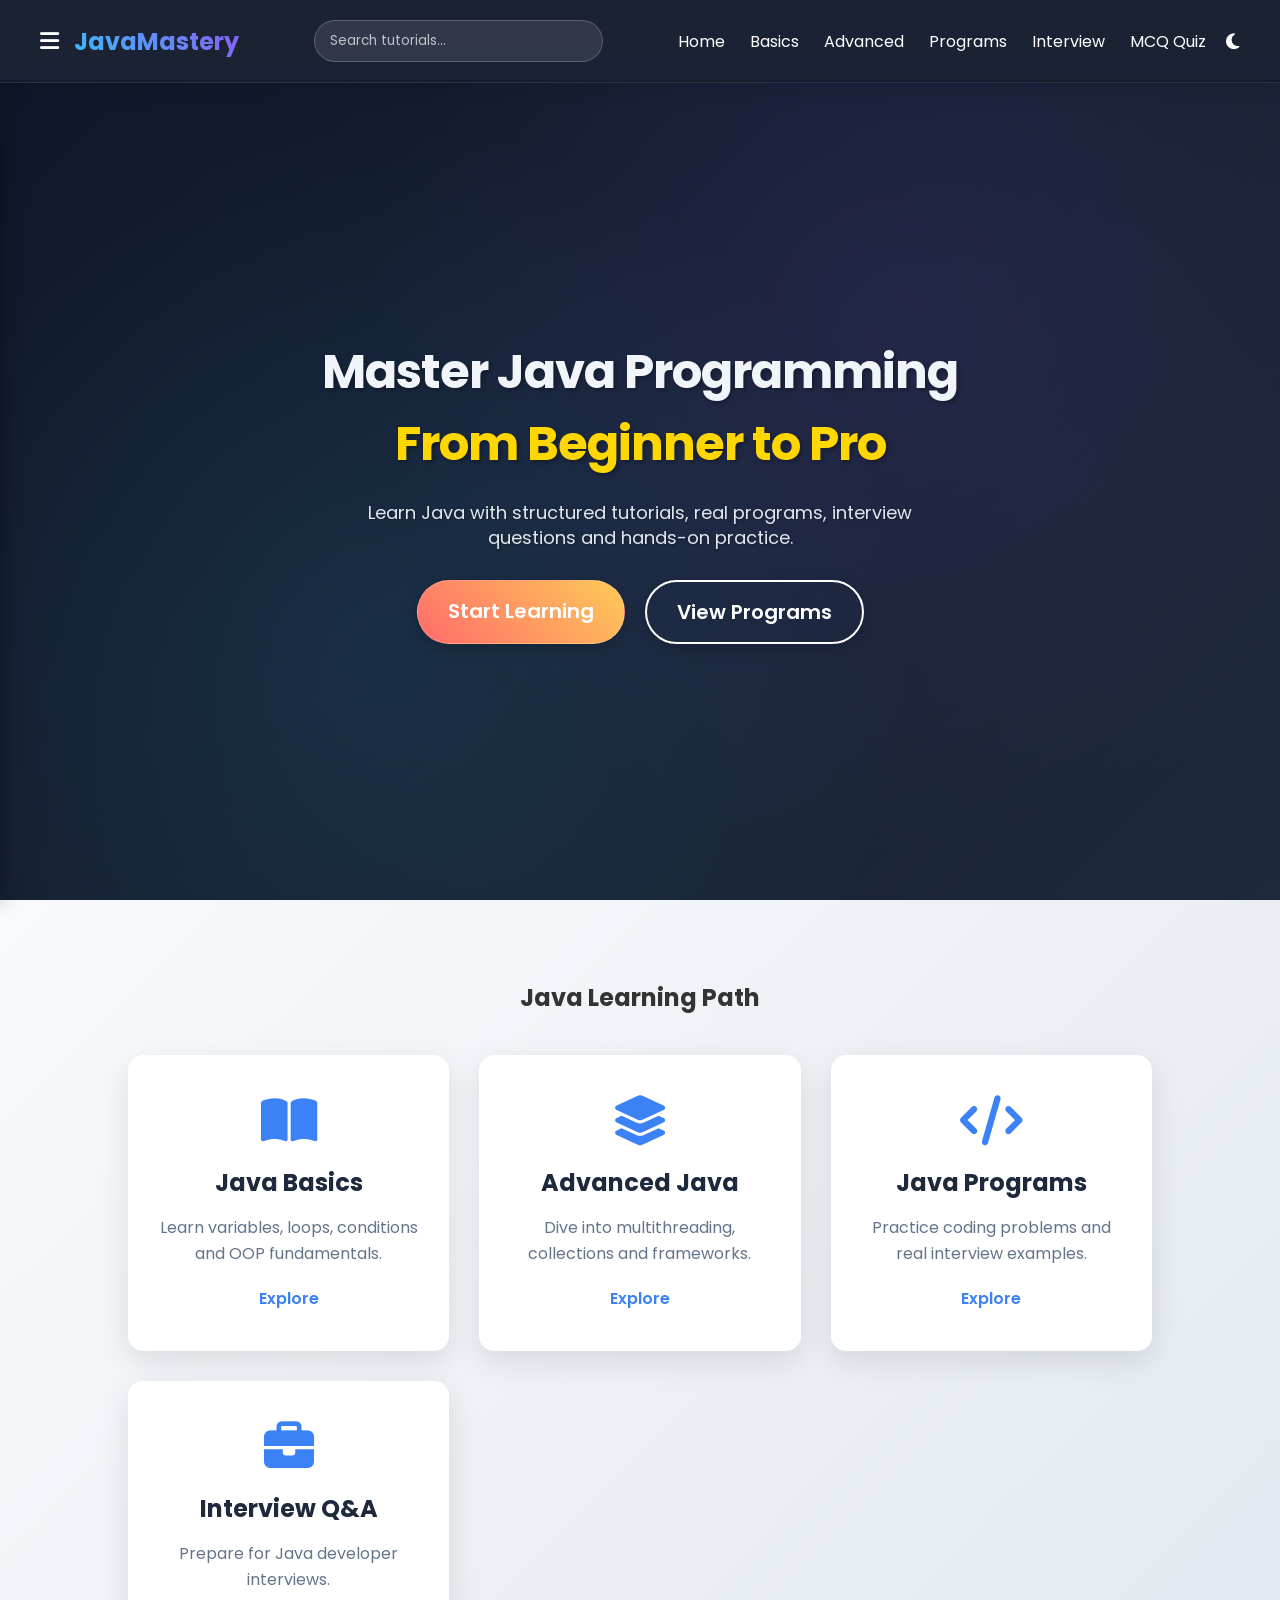
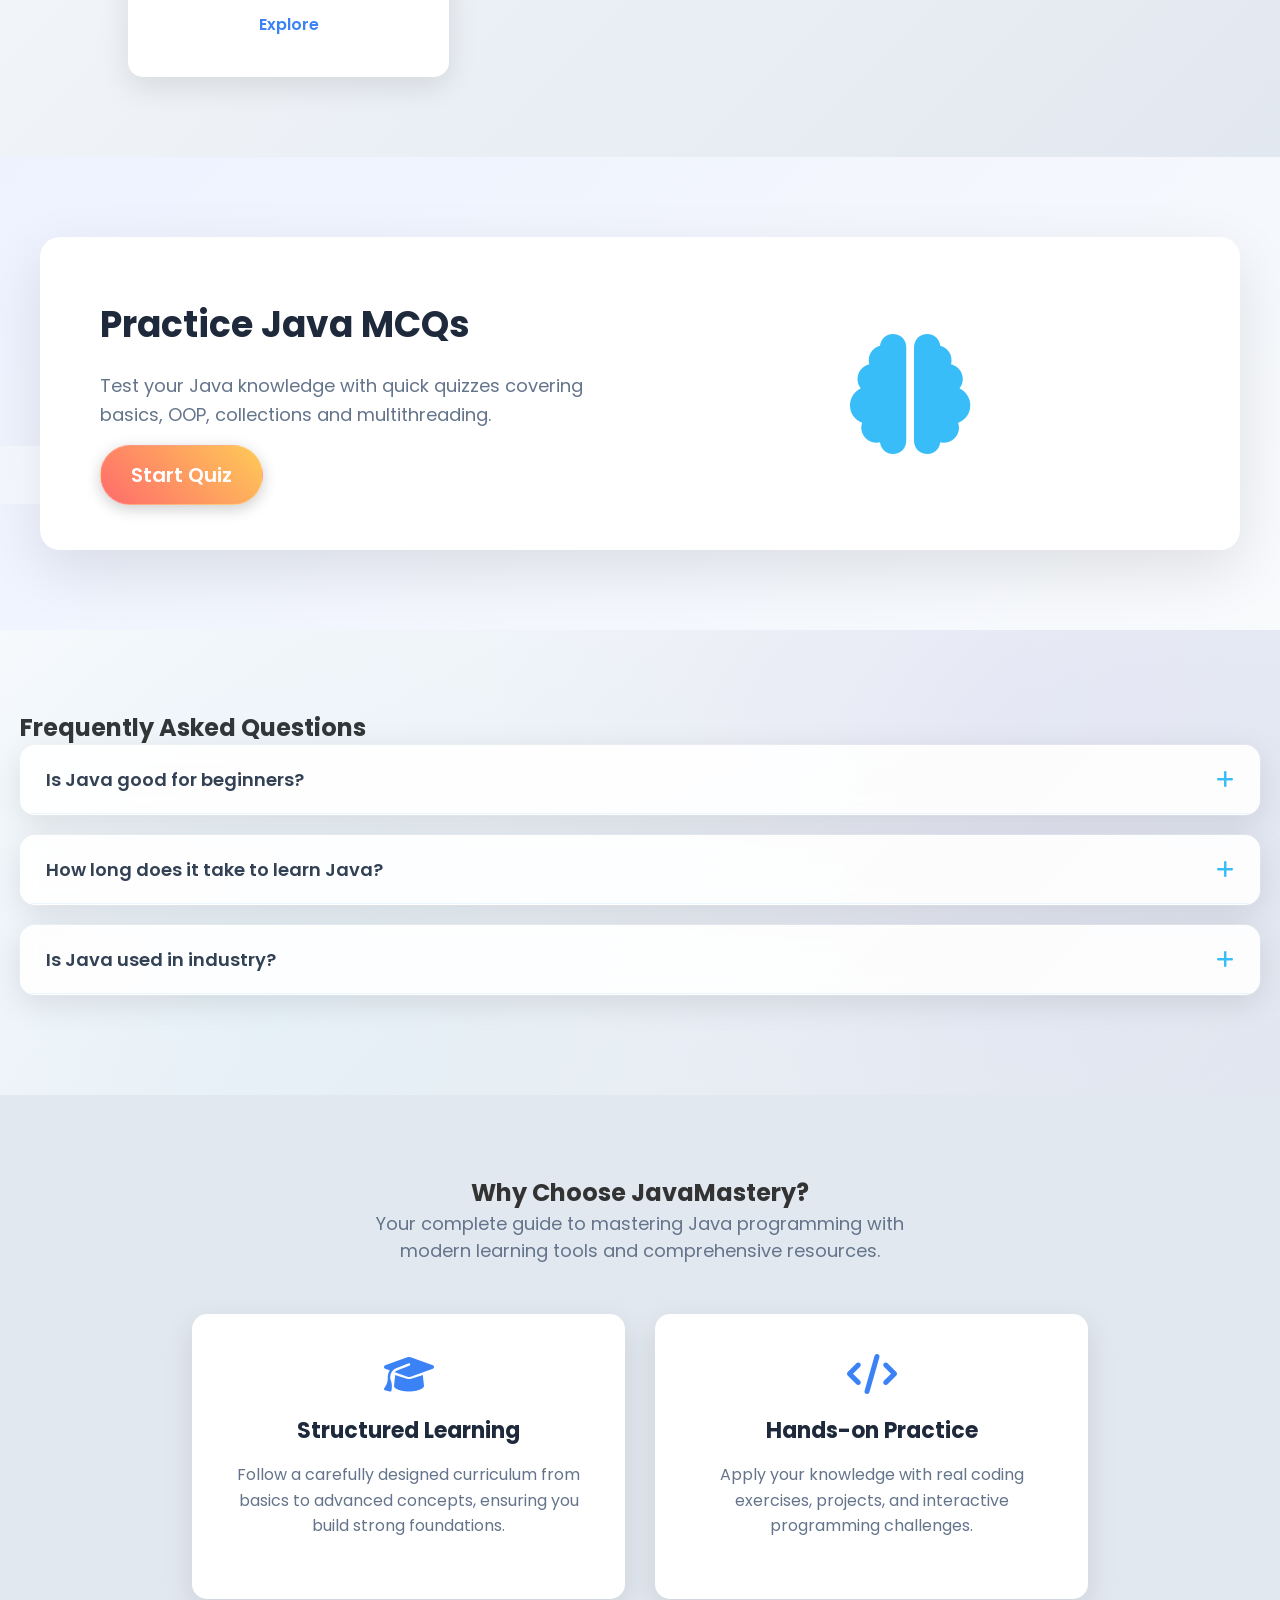
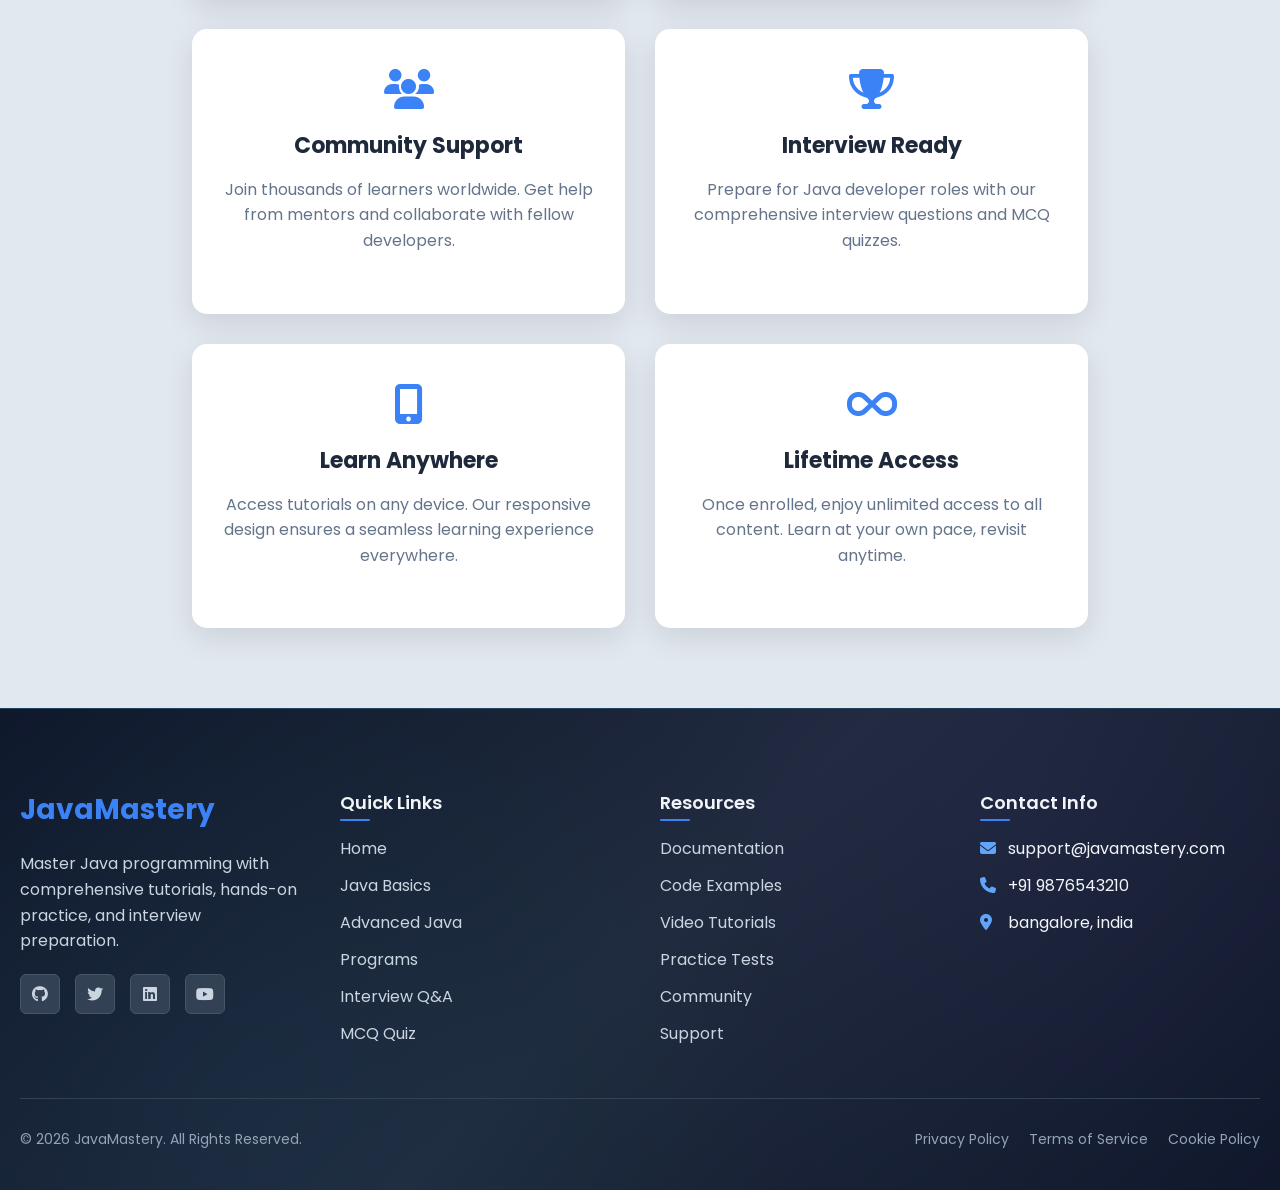
==== commit 78694223: "basic website as build been build n made more modern way nplus adding faq after each section realted" ====
--- a/index.html
+++ b/index.html
@@ -66,11 +66,11 @@
 
 <ul class="nav-links">
 
-<li><a href="#">Home</a></li>
-<li><a href="#">Basics</a></li>
-<li><a href="#">Advanced</a></li>
-<li><a href="#">Programs</a></li>
-<li><a href="#">Interview</a></li>
+<li><a href="index.html">Home</a></li>
+<li><a href="basic.html">Basics</a></li>
+<li><a href="advanced.html">Advanced</a></li>
+<li><a href="programs.html">Programs</a></li>
+<li><a href="interview.html">Interview</a></li>
 <li><a href="mcq.html">MCQ Quiz</a></li>
 
 </ul>
@@ -413,13 +413,13 @@
 
 <li><a href="#">Home</a></li>
 
-<li><a href="#">Java Basics</a></li>
-
-<li><a href="#">Advanced Java</a></li>
-
-<li><a href="#">Programs</a></li>
-
-<li><a href="#">Interview Q&A</a></li>
+<li><a href="basic.html">Java Basics</a></li>
+
+<li><a href="advanced.html">Advanced Java</a></li>
+
+<li><a href="programs.html">Programs</a></li>
+
+<li><a href="interview.html">Interview Q&A</a></li>
 
 <li><a href="mcq.html">MCQ Quiz</a></li>
 
@@ -457,9 +457,9 @@
 
 <li><i class="fas fa-envelope"></i> support@javamastery.com</li>
 
-<li><i class="fas fa-phone"></i> +1 (555) 123-4567</li>
-
-<li><i class="fas fa-map-marker-alt"></i> San Francisco, CA</li>
+<li><i class="fas fa-phone"></i> +91 9876543210</li>
+
+<li><i class="fas fa-map-marker-alt"></i> bangalore, india</li>
 
 </ul>
 
--- a/style.css
+++ b/style.css
@@ -6,27 +6,46 @@
 }
 
 body{
-background:#f4f6f9;
+background: linear-gradient(135deg, #f8fafc 0%, #e2e8f0 50%, #f1f5f9 100%);
 color:#333;
 padding-top: 80px;
+font-family: 'Poppins', sans-serif;
+min-height: 100vh;
+position: relative;
+}
+
+body::before {
+content: '';
+position: fixed;
+top: 0;
+left: 0;
+right: 0;
+bottom: 0;
+background: 
+  radial-gradient(circle at 30% 20%, rgba(56, 189, 248, 0.03) 0%, transparent 50%),
+  radial-gradient(circle at 70% 80%, rgba(139, 92, 246, 0.03) 0%, transparent 50%),
+  radial-gradient(circle at 50% 50%, rgba(16, 185, 129, 0.02) 0%, transparent 50%);
+z-index: -1;
+pointer-events: none;
 }
 
 .navbar{
 display:flex;
 align-items:center;
 gap:20px;
-padding:20px 80px;
-background: rgba(15, 23, 42, 0.9);
-backdrop-filter: blur(10px);
--webkit-backdrop-filter: blur(10px);
+padding:20px 40px;
+background: rgba(15, 23, 42, 0.95);
+backdrop-filter: blur(20px);
+-webkit-backdrop-filter: blur(20px);
 color:white;
 position: fixed;
 top: 0;
 left: 0;
 right: 0;
 z-index: 1000;
-transition: all 0.3s ease;
+transition: all 0.4s cubic-bezier(0.25, 0.46, 0.45, 0.94);
 border-bottom: 1px solid rgba(255,255,255,0.1);
+box-shadow: 0 4px 20px rgba(0,0,0,0.1);
 }
 
 .nav-left {
@@ -502,6 +521,168 @@
 opacity: 1;
 }
 
+.tutorial-section {
+border: 1px solid #e2e8f0;
+border-radius: 16px;
+padding: 30px;
+margin: 30px 0;
+box-shadow: 0 4px 20px rgba(0,0,0,0.08), 0 0 0 1px rgba(255,255,255,0.05);
+background: linear-gradient(135deg, rgba(255,255,255,0.9) 0%, rgba(248,250,252,0.9) 100%);
+backdrop-filter: blur(10px);
+-webkit-backdrop-filter: blur(10px);
+transition: all 0.4s cubic-bezier(0.25, 0.46, 0.45, 0.94);
+position: relative;
+overflow: hidden;
+}
+
+.tutorial-section::before {
+content: '';
+position: absolute;
+top: 0;
+left: 0;
+right: 0;
+bottom: 0;
+background: 
+  linear-gradient(45deg, rgba(56,189,248,0.03) 0%, rgba(139,92,246,0.03) 100%);
+z-index: 1;
+}
+
+.tutorial-section:hover {
+transform: translateY(-5px) scale(1.01);
+box-shadow: 0 20px 60px rgba(0,0,0,0.12), 0 0 0 2px rgba(56,189,248,0.1);
+}
+
+.tutorial-section h2 {
+font-size: 32px;
+font-weight: 700;
+margin-bottom: 20px;
+text-align: center;
+background: linear-gradient(135deg, #1e293b 0%, #334155 100%);
+-webkit-background-clip: text;
+-webkit-text-fill-color: transparent;
+background-clip: text;
+position: relative;
+z-index: 2;
+}
+
+.tutorial-section h3 {
+font-size: 24px;
+font-weight: 600;
+margin: 25px 0 15px 0;
+color: #0f172a;
+position: relative;
+z-index: 2;
+}
+
+.tutorial-section p {
+line-height: 1.7;
+color: #475569;
+margin-bottom: 15px;
+position: relative;
+z-index: 2;
+}
+
+.tutorial-section ul {
+margin: 20px 0;
+padding-left: 20px;
+position: relative;
+z-index: 2;
+}
+
+.tutorial-section li {
+margin-bottom: 8px;
+color: #475569;
+}
+
+.tutorial-section pre {
+background: linear-gradient(135deg, #1e293b 0%, #0f172a 100%);
+border-radius: 12px;
+padding: 20px;
+margin: 20px 0;
+overflow-x: auto;
+box-shadow: 0 8px 32px rgba(0,0,0,0.3);
+position: relative;
+z-index: 2;
+border: 1px solid rgba(56,189,248,0.2);
+}
+
+.tutorial-section code {
+font-family: 'Fira Code', 'Monaco', 'Consolas', monospace;
+color: #e2e8f0;
+font-size: 14px;
+line-height: 1.5;
+}
+
+.tutorial-section table {
+width: 100%;
+border-collapse: collapse;
+margin: 20px 0;
+background: rgba(255,255,255,0.8);
+border-radius: 8px;
+overflow: hidden;
+box-shadow: 0 4px 15px rgba(0,0,0,0.1);
+position: relative;
+z-index: 2;
+}
+
+.tutorial-section th, .tutorial-section td {
+padding: 12px 15px;
+text-align: left;
+border-bottom: 1px solid #e2e8f0;
+}
+
+.tutorial-section th {
+background: linear-gradient(135deg, #38bdf8 0%, #8b5cf6 100%);
+color: white;
+font-weight: 600;
+}
+
+.tutorial-section tr:nth-child(even) {
+background: rgba(56,189,248,0.05);
+}
+
+.page-title {
+text-align: center;
+padding: 60px 20px;
+background: linear-gradient(135deg, #0f172a 0%, #1e293b 100%);
+color: white;
+position: relative;
+overflow: hidden;
+}
+
+.page-title::before {
+content: '';
+position: absolute;
+top: 0;
+left: 0;
+right: 0;
+bottom: 0;
+background: 
+  radial-gradient(circle at 30% 70%, rgba(56, 189, 248, 0.1) 0%, transparent 50%),
+  radial-gradient(circle at 70% 30%, rgba(139, 92, 246, 0.1) 0%, transparent 50%);
+z-index: 1;
+}
+
+.page-title h1 {
+font-size: 48px;
+font-weight: 700;
+margin-bottom: 10px;
+text-shadow: 0 2px 4px rgba(0,0,0,0.3);
+position: relative;
+z-index: 2;
+}
+
+.page-title p {
+font-size: 20px;
+color: #cbd5e1;
+position: relative;
+z-index: 2;
+}
+
+.card:hover::before {
+opacity: 1;
+}
+
 .card * {
 position: relative;
 z-index: 2;
@@ -593,16 +774,30 @@
 
 
 footer{
-background: #0f172a;
-border-top: 1px solid #334155;
+background: linear-gradient(135deg, #0f172a 0%, #1e293b 50%, #0f172a 100%);
+border-top: 1px solid rgba(56,189,248,0.2);
 color: #f1f5f9;
-padding: 60px 20px 30px;
-position: relative;
+padding: 80px 20px 40px;
+position: relative;
+overflow: hidden;
+}
+
+footer::before {
+content: '';
+position: absolute;
+top: 0;
+left: 0;
+right: 0;
+bottom: 0;
+background: 
+  radial-gradient(circle at 20% 80%, rgba(56, 189, 248, 0.05) 0%, transparent 50%),
+  radial-gradient(circle at 80% 20%, rgba(139, 92, 246, 0.05) 0%, transparent 50%);
+z-index: 1;
 }
 
 .footer-content{
 position: relative;
-z-index: 1;
+z-index: 2;
 }
 
 .footer-grid{
@@ -731,64 +926,110 @@
 }
 .faq{
 padding:80px 20px;
-background:#f5f7fb;
-}
-
-.faq h2{
+background: linear-gradient(135deg, #f8fafc 0%, #e2e8f0 100%);
+position: relative;
+overflow: hidden;
+}
+
+.faq::before {
+content: '';
+position: absolute;
+top: 0;
+left: 0;
+right: 0;
+bottom: 0;
+background: 
+  radial-gradient(circle at 20% 80%, rgba(56, 189, 248, 0.05) 0%, transparent 50%),
+  radial-gradient(circle at 80% 20%, rgba(139, 92, 246, 0.05) 0%, transparent 50%);
+z-index: 1;
+}
+
+.faq h3{
 text-align:center;
-font-size:32px;
+font-size:28px;
 margin-bottom:40px;
-}
-
-.faq-container{
-max-width:800px;
-margin:auto;
+font-weight: 600;
+color: #1e293b;
+position: relative;
+z-index: 2;
 }
 
 .faq-item{
-background:white;
-border-radius:10px;
-margin-bottom:15px;
-box-shadow:0 5px 20px rgba(0,0,0,0.08);
+background: rgba(255, 255, 255, 0.9);
+backdrop-filter: blur(10px);
+-webkit-backdrop-filter: blur(10px);
+border-radius:15px;
+margin-bottom:20px;
+box-shadow: 0 8px 32px rgba(0,0,0,0.1), 0 0 0 1px rgba(255,255,255,0.2);
 overflow:hidden;
-transition:0.3s;
+transition: all 0.4s cubic-bezier(0.25, 0.46, 0.45, 0.94);
+position: relative;
+z-index: 2;
+border: 1px solid rgba(255,255,255,0.3);
+}
+
+.faq-item:hover {
+transform: translateY(-5px) scale(1.02);
+box-shadow: 0 20px 60px rgba(0,0,0,0.15), 0 0 0 2px rgba(56,189,248,0.2);
 }
 
 .faq-question{
 display:flex;
 justify-content:space-between;
 align-items:center;
-padding:18px 20px;
-font-weight:500;
-font-size:17px;
+padding:20px 25px;
+font-weight:600;
+font-size:18px;
 cursor:pointer;
-}
-
-.faq-icon{
-font-size:22px;
-color:#1e88e5;
-transition:0.3s;
+background: linear-gradient(135deg, rgba(255,255,255,0.1), rgba(255,255,255,0.05));
+transition: all 0.3s ease;
+color: #334155;
+border: none;
+width: 100%;
+text-align: left;
+}
+
+.faq-question:hover {
+background: linear-gradient(135deg, rgba(56,189,248,0.1), rgba(139,92,246,0.1));
+color: #0f172a;
+}
+
+.faq-question i {
+font-size: 20px;
+color: #38bdf8;
+transition: all 0.3s ease;
+margin-left: 10px;
 }
 
 .faq-answer{
 max-height:0;
 overflow:hidden;
-padding:0 20px;
-background:#fafafa;
-transition:max-height 0.3s ease;
+padding:0 25px;
+background: linear-gradient(135deg, rgba(248,250,252,0.95), rgba(241,245,249,0.95));
+transition: all 0.4s cubic-bezier(0.25, 0.46, 0.45, 0.94);
+border-top: 1px solid rgba(56,189,248,0.1);
 }
 
 .faq-answer p{
-padding:15px 0;
-color:#555;
+padding:20px 0;
+color:#475569;
+line-height: 1.6;
+font-size: 16px;
 }
 
 .faq-item.active .faq-answer{
-max-height:200px;
-}
-
-.faq-item.active .faq-icon{
-transform:rotate(45deg);
+max-height:500px;
+padding: 20px 25px;
+}
+
+.faq-item.active .faq-question {
+background: linear-gradient(135deg, rgba(56,189,248,0.15), rgba(139,92,246,0.15));
+color: #0f172a;
+}
+
+.faq-item.active .faq-question i {
+transform: rotate(180deg);
+color: #8b5cf6;
 }
 
 .mcq{
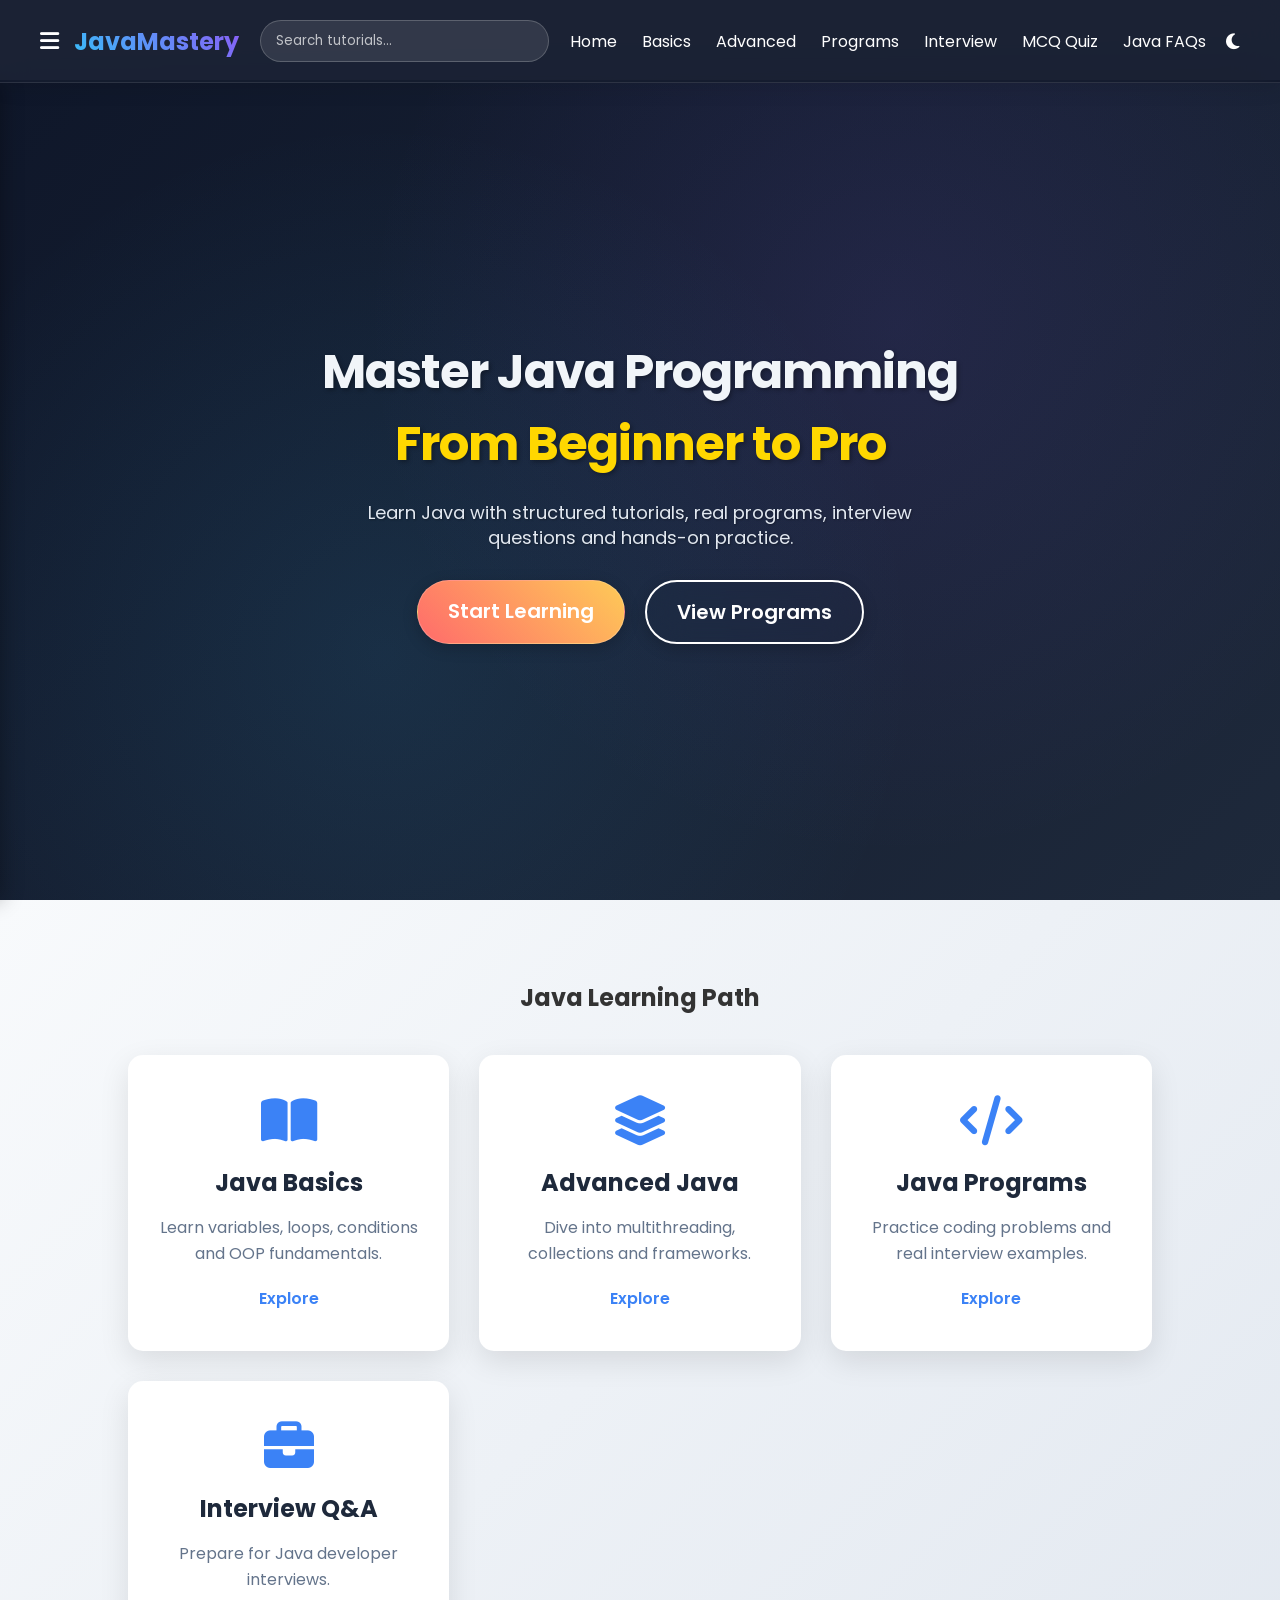
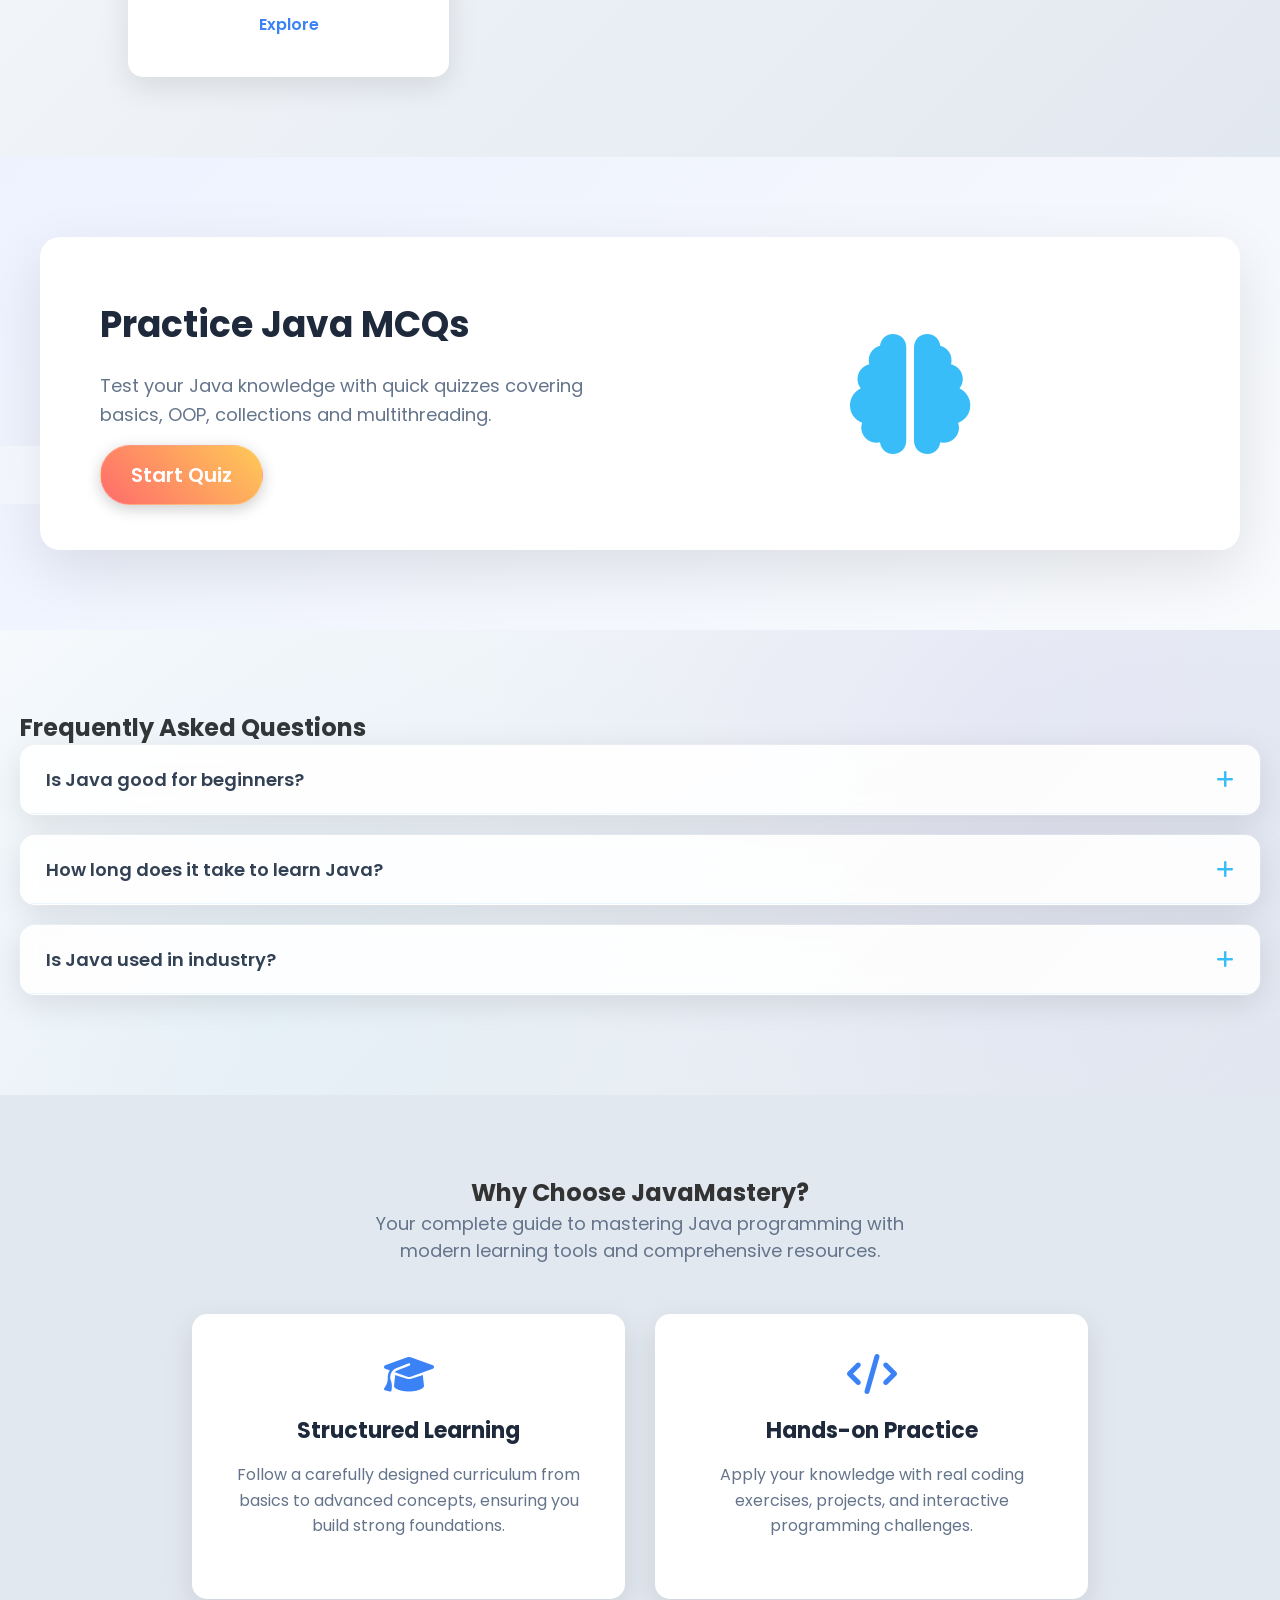
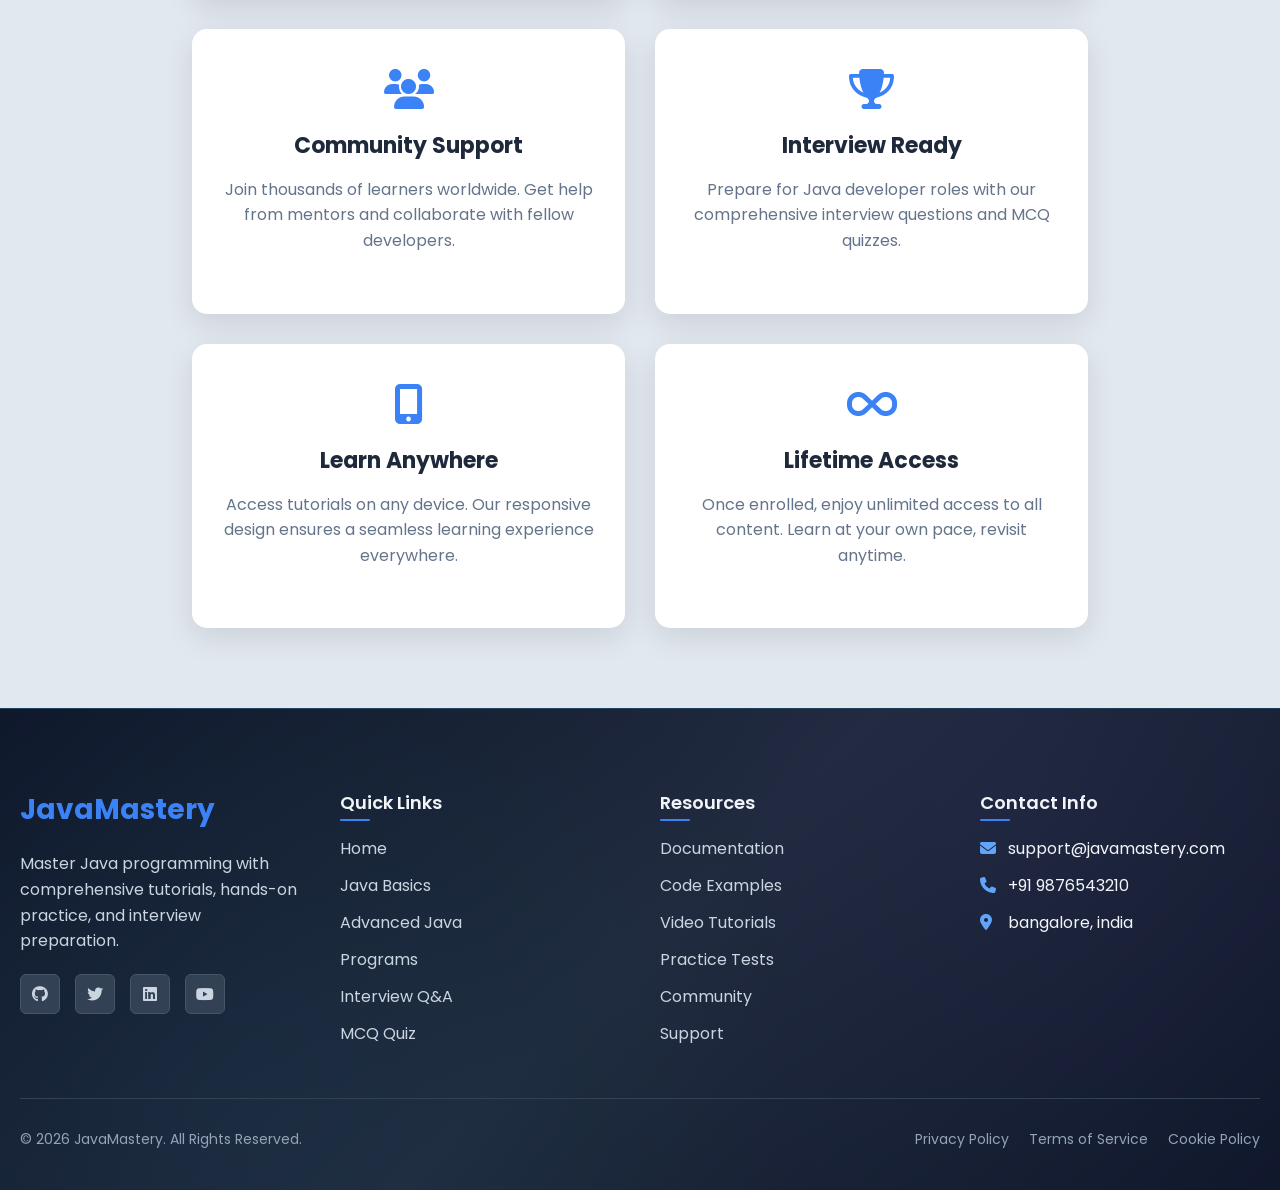
==== commit e68678ac: "interview question answer as implemented" ====
--- a/index.html
+++ b/index.html
@@ -72,6 +72,7 @@
 <li><a href="programs.html">Programs</a></li>
 <li><a href="interview.html">Interview</a></li>
 <li><a href="mcq.html">MCQ Quiz</a></li>
+<li><a href="questionBank.html">Java FAQs</a></li>
 
 </ul>
 
--- a/style.css
+++ b/style.css
@@ -595,7 +595,8 @@
 }
 
 .tutorial-section pre {
-background: linear-gradient(135deg, #1e293b 0%, #0f172a 100%);
+background: #0f0f0f !important;
+border: 1px solid #333 !important;
 border-radius: 12px;
 padding: 20px;
 margin: 20px 0;
@@ -603,14 +604,16 @@
 box-shadow: 0 8px 32px rgba(0,0,0,0.3);
 position: relative;
 z-index: 2;
-border: 1px solid rgba(56,189,248,0.2);
 }
 
 .tutorial-section code {
 font-family: 'Fira Code', 'Monaco', 'Consolas', monospace;
-color: #e2e8f0;
+color: #f8f8f2;
 font-size: 14px;
 line-height: 1.5;
+background: transparent !important;
+padding: 0 !important;
+border-radius: 0 !important;
 }
 
 .tutorial-section table {
@@ -639,6 +642,70 @@
 
 .tutorial-section tr:nth-child(even) {
 background: rgba(56,189,248,0.05);
+}
+
+/* Comparison table styles for FAQ */
+.comparison-table {
+width: 100%;
+border-collapse: collapse;
+margin: 20px 0;
+background: rgba(255,255,255,0.9);
+border-radius: 8px;
+overflow: hidden;
+box-shadow: 0 4px 15px rgba(0,0,0,0.1);
+}
+
+.comparison-table th {
+background: linear-gradient(135deg, #f59e0b 0%, #d97706 100%);
+color: white;
+font-weight: 600;
+padding: 15px;
+text-align: center;
+font-size: 16px;
+}
+
+.comparison-table td {
+padding: 15px;
+vertical-align: top;
+border-right: 1px solid #e2e8f0;
+width: 50%;
+}
+
+.comparison-table td:last-child {
+border-right: none;
+}
+
+.comparison-table pre {
+margin: 0;
+background: #0f0f0f !important;
+border: 1px solid #333 !important;
+border-radius: 6px;
+padding: 15px;
+font-size: 13px;
+line-height: 1.4;
+overflow-x: auto;
+box-shadow: 0 4px 16px rgba(0,0,0,0.3);
+}
+
+.comparison-table code {
+font-family: 'Fira Code', 'Monaco', 'Consolas', monospace;
+color: #f8f8f2;
+background: transparent !important;
+padding: 0 !important;
+border-radius: 0 !important;
+}
+
+/* Highlight styles for code differences */
+.highlight {
+background-color: rgba(245, 158, 11, 0.3);
+padding: 2px 4px;
+border-radius: 3px;
+font-weight: bold;
+}
+
+.highlight-text {
+color: #f59e0b;
+font-weight: bold;
 }
 
 .page-title {
@@ -1017,9 +1084,40 @@
 font-size: 16px;
 }
 
+.faq-answer pre {
+background: #0f0f0f !important;
+color: #f8f8f2 !important;
+border: 1px solid #333 !important;
+border-radius: 8px !important;
+padding: 16px !important;
+margin: 16px 0 !important;
+overflow-x: auto !important;
+font-family: 'Fira Code', 'Monaco', 'Consolas', 'Courier New', monospace !important;
+font-size: 14px !important;
+line-height: 1.45 !important;
+box-shadow: 0 4px 16px rgba(0,0,0,0.3) !important;
+}
+
+.faq-answer code {
+background: #0f0f0f !important;
+color: #f8f8f2 !important;
+font-family: 'Fira Code', 'Monaco', 'Consolas', 'Courier New', monospace !important;
+font-size: 13px !important;
+padding: 2px 4px !important;
+border-radius: 4px !important;
+}
+
+.faq-answer pre code {
+background: transparent !important;
+padding: 0 !important;
+border-radius: 0 !important;
+color: inherit !important;
+}
+
 .faq-item.active .faq-answer{
-max-height:500px;
+max-height:3000px;
 padding: 20px 25px;
+overflow-y: auto;
 }
 
 .faq-item.active .faq-question {
@@ -1435,4 +1533,453 @@
 gap: 10px;
 }
 
+}
+
+/* Programs Page Styles */
+.programs-section {
+padding: 80px 20px;
+background: linear-gradient(135deg, #f8fafc 0%, #e2e8f0 100%);
+min-height: calc(100vh - 160px);
+}
+
+.code-editor-container {
+background: white;
+border-radius: 12px;
+box-shadow: 0 10px 40px rgba(0,0,0,0.1);
+overflow: hidden;
+margin-bottom: 60px;
+}
+
+.editor-header {
+background: linear-gradient(135deg, #1e293b 0%, #334155 100%);
+color: white;
+padding: 20px 30px;
+display: flex;
+justify-content: space-between;
+align-items: center;
+}
+
+.editor-header h3 {
+margin: 0;
+font-size: 24px;
+}
+
+.editor-controls {
+display: flex;
+gap: 15px;
+}
+
+.btn-run, .btn-reset {
+background: linear-gradient(135deg, #10b981 0%, #059669 100%);
+color: white;
+border: none;
+padding: 10px 20px;
+border-radius: 8px;
+cursor: pointer;
+font-size: 14px;
+font-weight: 600;
+display: flex;
+align-items: center;
+gap: 8px;
+transition: all 0.3s ease;
+}
+
+.btn-run:hover {
+background: linear-gradient(135deg, #059669 0%, #047857 100%);
+transform: translateY(-2px);
+}
+
+.btn-reset {
+background: linear-gradient(135deg, #f59e0b 0%, #d97706 100%);
+}
+
+.btn-reset:hover {
+background: linear-gradient(135deg, #d97706 0%, #b45309 100%);
+transform: translateY(-2px);
+}
+
+.editor-layout {
+display: grid;
+grid-template-columns: 1fr 1fr;
+grid-template-rows: 1fr auto;
+height: 600px;
+}
+
+.problem-panel {
+background: #f8fafc;
+border-right: 1px solid #e2e8f0;
+padding: 20px;
+overflow-y: auto;
+}
+
+.problem-header {
+display: flex;
+justify-content: space-between;
+align-items: center;
+margin-bottom: 20px;
+}
+
+.problem-header h4 {
+margin: 0;
+color: #1e293b;
+font-size: 18px;
+}
+
+.problem-header select {
+padding: 8px 12px;
+border: 1px solid #cbd5e1;
+border-radius: 6px;
+background: white;
+font-size: 14px;
+}
+
+.problem-content h5 {
+color: #1e293b;
+margin-bottom: 10px;
+font-size: 16px;
+}
+
+.problem-content p {
+color: #475569;
+line-height: 1.6;
+margin-bottom: 15px;
+}
+
+.problem-content pre {
+background: #0f0f0f !important;
+color: #f8f8f2 !important;
+border: 1px solid #333 !important;
+padding: 15px;
+border-radius: 8px;
+font-family: 'Fira Code', monospace;
+font-size: 14px;
+overflow-x: auto;
+box-shadow: 0 4px 16px rgba(0,0,0,0.3);
+}
+
+.code-panel {
+display: flex;
+flex-direction: column;
+background: #1e293b;
+}
+
+.code-header {
+background: #334155;
+color: white;
+padding: 15px 20px;
+display: flex;
+justify-content: space-between;
+align-items: center;
+font-size: 14px;
+font-weight: 500;
+}
+
+.code-options {
+display: flex;
+gap: 15px;
+}
+
+.code-options label {
+display: flex;
+align-items: center;
+gap: 5px;
+font-size: 12px;
+cursor: pointer;
+}
+
+.code-options input[type="checkbox"] {
+margin: 0;
+}
+
+.code-editor {
+flex: 1;
+padding: 20px;
+}
+
+.code-editor textarea {
+width: 100%;
+height: 100%;
+background: #0f0f0f !important;
+color: #f8f8f2 !important;
+border: 1px solid #333 !important;
+font-family: 'Fira Code', 'Monaco', 'Consolas', monospace;
+font-size: 14px;
+line-height: 1.5;
+resize: none;
+outline: none;
+padding: 16px;
+border-radius: 8px;
+}
+
+.code-editor textarea::placeholder {
+color: #64748b;
+}
+
+.output-panel {
+grid-column: 1 / -1;
+background: #1a1a1a;
+border-top: 1px solid #333;
+display: flex;
+flex-direction: column;
+max-height: 300px;
+}
+
+.output-header {
+background: #334155;
+color: white;
+padding: 15px 20px;
+display: flex;
+justify-content: space-between;
+align-items: center;
+}
+
+.output-header h4 {
+margin: 0;
+font-size: 16px;
+}
+
+.output-controls button {
+background: none;
+border: none;
+color: #94a3b8;
+cursor: pointer;
+padding: 5px;
+border-radius: 4px;
+transition: all 0.3s ease;
+}
+
+.output-controls button:hover {
+color: #f1f5f9;
+background: rgba(255,255,255,0.1);
+}
+
+.output-content {
+flex: 1;
+padding: 0;
+overflow-y: auto;
+background: #1a1a1a;
+}
+
+.output-text {
+color: #f8f8f2;
+font-family: 'Fira Code', monospace;
+font-size: 14px;
+line-height: 1.5;
+margin: 0;
+white-space: pre-wrap;
+background: #0f0f0f !important;
+padding: 16px;
+border-radius: 8px;
+border: 1px solid #333;
+}
+
+.programs-grid {
+margin-top: 60px;
+}
+
+.programs-grid h3 {
+color: #1e293b;
+font-size: 28px;
+margin-bottom: 30px;
+text-align: center;
+position: relative;
+}
+
+.programs-grid h3::after {
+content: '';
+position: absolute;
+bottom: -10px;
+left: 50%;
+transform: translateX(-50%);
+width: 60px;
+height: 3px;
+background: linear-gradient(135deg, #38bdf8 0%, #8b5cf6 100%);
+border-radius: 2px;
+}
+
+.program-cards {
+display: grid;
+grid-template-columns: repeat(auto-fit, minmax(280px, 1fr));
+gap: 30px;
+margin-bottom: 60px;
+}
+
+.program-card {
+background: white;
+border-radius: 12px;
+padding: 30px 25px;
+text-align: center;
+box-shadow: 0 8px 25px rgba(0,0,0,0.1);
+transition: all 0.3s ease;
+cursor: pointer;
+border: 2px solid transparent;
+position: relative;
+overflow: hidden;
+}
+
+.program-card::before {
+content: '';
+position: absolute;
+top: 0;
+left: -100%;
+width: 100%;
+height: 100%;
+background: linear-gradient(90deg, transparent, rgba(56,189,248,0.1), transparent);
+transition: left 0.5s ease;
+}
+
+.program-card:hover::before {
+left: 100%;
+}
+
+.program-card:hover {
+transform: translateY(-5px);
+box-shadow: 0 15px 35px rgba(0,0,0,0.15);
+border-color: #38bdf8;
+}
+
+.program-icon {
+width: 70px;
+height: 70px;
+background: linear-gradient(135deg, #38bdf8 0%, #8b5cf6 100%);
+border-radius: 50%;
+display: flex;
+align-items: center;
+justify-content: center;
+margin: 0 auto 20px;
+color: white;
+font-size: 24px;
+box-shadow: 0 8px 20px rgba(56,189,248,0.3);
+}
+
+.program-card h4 {
+color: #1e293b;
+font-size: 20px;
+margin-bottom: 10px;
+}
+
+.program-card p {
+color: #64748b;
+line-height: 1.6;
+margin-bottom: 20px;
+}
+
+.difficulty {
+display: inline-block;
+padding: 5px 12px;
+border-radius: 20px;
+font-size: 12px;
+font-weight: 600;
+text-transform: uppercase;
+letter-spacing: 0.5px;
+}
+
+.difficulty.easy {
+background: linear-gradient(135deg, #10b981 0%, #059669 100%);
+color: white;
+}
+
+.difficulty.medium {
+background: linear-gradient(135deg, #f59e0b 0%, #d97706 100%);
+color: white;
+}
+
+.difficulty.hard {
+background: linear-gradient(135deg, #ef4444 0%, #dc2626 100%);
+color: white;
+}
+
+/* Dark mode for programs page */
+.dark .code-editor-container {
+background: #1e293b;
+}
+
+.dark .problem-panel {
+background: #334155;
+border-right-color: #475569;
+}
+
+.dark .problem-content h5 {
+color: #f1f5f9;
+}
+
+.dark .problem-content p {
+color: #cbd5e1;
+}
+
+.dark .output-panel {
+background: #1a1a1a;
+border-top-color: #333;
+}
+
+.dark .program-card {
+background: #1e293b;
+border-color: #475569;
+}
+
+.dark .program-card h4 {
+color: #f1f5f9;
+}
+
+.dark .program-card p {
+color: #94a3b8;
+}
+
+.dark .programs-grid h3 {
+color: #f1f5f9;
+}
+
+/* Responsive Design for Programs */
+@media (max-width: 1024px) {
+.editor-layout {
+grid-template-columns: 1fr;
+grid-template-rows: auto auto auto;
+height: auto;
+}
+
+.problem-panel {
+border-right: none;
+border-bottom: 1px solid #e2e8f0;
+max-height: 300px;
+}
+
+.output-panel {
+max-height: 250px;
+}
+}
+
+@media (max-width: 768px) {
+.programs-section {
+padding: 60px 20px;
+}
+
+.program-cards {
+grid-template-columns: 1fr;
+gap: 20px;
+}
+
+.program-card {
+padding: 25px 20px;
+}
+
+.editor-header {
+flex-direction: column;
+gap: 15px;
+text-align: center;
+}
+
+.editor-controls {
+width: 100%;
+justify-content: center;
+}
+
+.code-header {
+flex-direction: column;
+gap: 10px;
+align-items: flex-start;
+}
+
+.code-options {
+flex-wrap: wrap;
+}
 }
